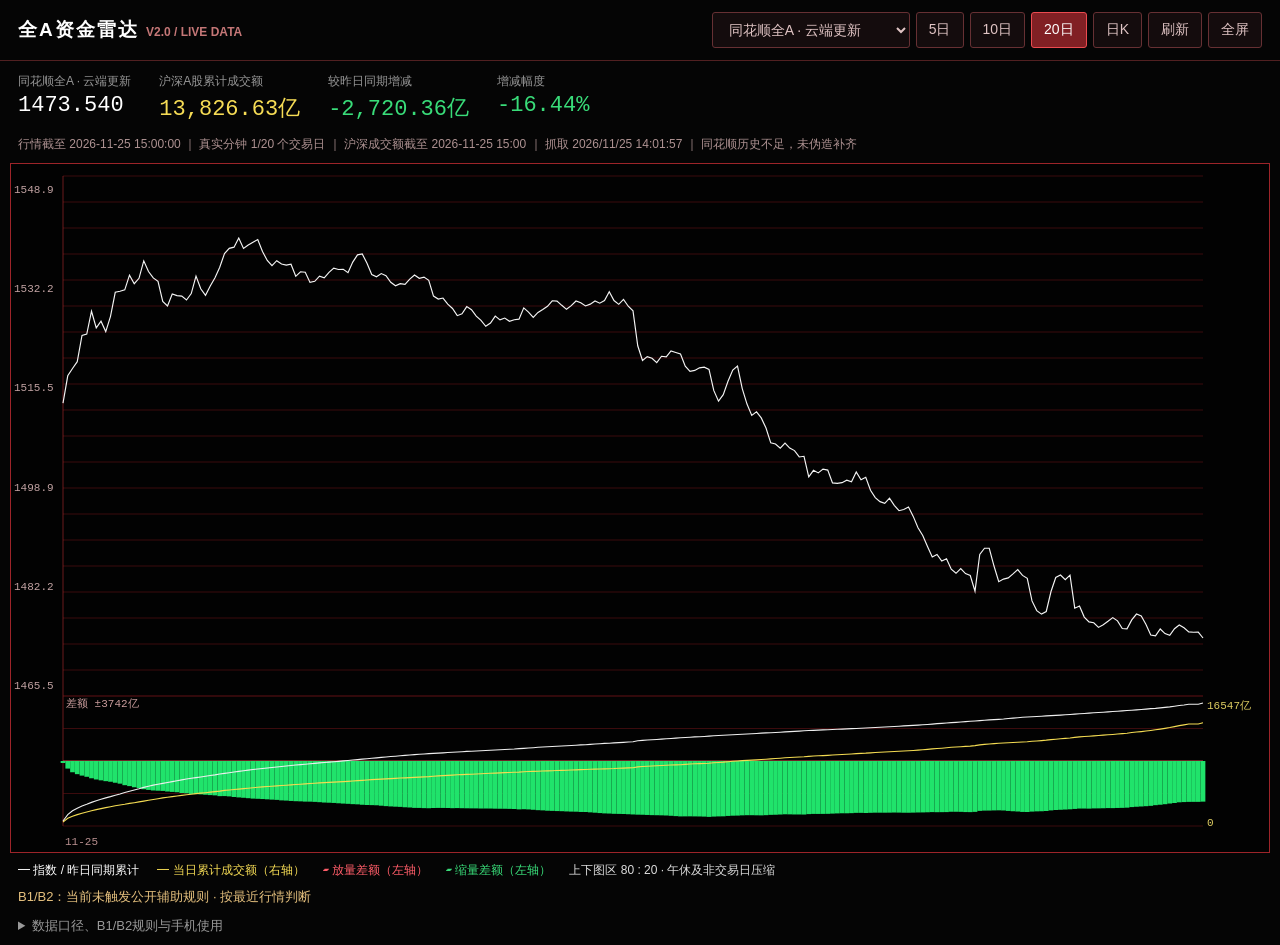
==== all-a-radar/index.html @ a3345739 "Publish All A Radar V2 web app and scheduled official quote updates" ====
<!doctype html><html lang="zh-CN"><head><meta charset="utf-8"><meta name="viewport" content="width=device-width,initial-scale=1,viewport-fit=cover"><meta name="theme-color" content="#050505"><meta name="apple-mobile-web-app-capable" content="yes"><meta name="apple-mobile-web-app-status-bar-style" content="black-translucent"><link rel="manifest" href="./manifest.webmanifest"><link rel="apple-touch-icon" href="./icon.png"><title>全A资金雷达 V2.0</title><style>
*{box-sizing:border-box}body{margin:0;background:#050505;color:#dedede;font:14px -apple-system,BlinkMacSystemFont,'Microsoft YaHei',sans-serif;padding:env(safe-area-inset-top) env(safe-area-inset-right) env(safe-area-inset-bottom) env(safe-area-inset-left)}header{padding:12px 18px;display:flex;align-items:center;justify-content:space-between;border-bottom:1px solid #512021;gap:12px;flex-wrap:wrap}h1{font-size:19px;margin:0;color:#fff;letter-spacing:2px}h1 small{font-size:12px;color:#c57777;letter-spacing:0}nav{display:flex;gap:6px;flex-wrap:wrap}button,select{border:1px solid #663033;background:#140c0d;color:#e0c4c4;padding:8px 12px;border-radius:3px;font:inherit;cursor:pointer}button.active{background:#812024;color:white;border-color:#ec4b50}button:disabled{opacity:.5}.metrics{display:flex;gap:28px;padding:12px 18px;flex-wrap:wrap}.metrics span{color:#969696;font-size:12px;display:block;margin-bottom:3px}.metrics strong{font:22px ui-monospace,Consolas,monospace;color:white}.red{color:#ff5d69!important}.green{color:#39dc79!important}.yellow{color:#f6dc55!important}#status{padding:0 18px 8px;font-size:12px;color:#ae9292;line-height:1.65}#chart{position:relative;height:calc(100dvh - 210px);min-height:440px;margin:0 10px;border:1px solid #9d2429}canvas{width:100%;height:100%;display:block;touch-action:pan-y}#tip{position:absolute;left:10px;top:10px;background:#190c0ded;border:1px solid #82363a;padding:8px;pointer-events:none;font:12px monospace;white-space:pre-line;display:none}.legend{display:flex;gap:18px;flex-wrap:wrap;padding:9px 18px;font-size:12px}details{margin:8px 18px;color:#999;line-height:1.8;font-size:13px}summary{cursor:pointer}a{color:#d9b4b4}#signal{padding:0 18px;color:#e6c17e;font-size:13px}@media(max-width:700px){header{padding:10px}h1{font-size:16px}nav{gap:4px}button,select{padding:7px 9px;font-size:13px}.metrics{padding:10px;gap:15px}.metrics strong{font-size:18px}#chart{margin:0 4px;height:calc(100dvh - 260px);min-height:390px}#status{padding:0 10px 8px}.legend{gap:9px;padding:8px 10px}}@media(orientation:landscape) and (max-height:600px){header{padding:5px 10px}.metrics{padding:4px 10px}.metrics strong{font-size:17px}#chart{height:calc(100dvh - 150px);min-height:220px}}
@media(max-width:700px){header nav{width:100%;min-width:0}.metrics{display:grid;grid-template-columns:repeat(2,minmax(0,1fr));gap:10px}#status{overflow-wrap:anywhere}body{overflow-x:hidden}}@media(orientation:landscape) and (max-height:600px){.metrics{display:flex}}
</style></head><body><header><h1>全A资金雷达 <small>V2.0 / LIVE DATA</small></h1><nav><select id="source" aria-label="指数据源"><option value="ths">同花顺全A · 云端更新</option><option value="csi">中证全指 · 初始历史快照</option></select><button data-n="5">5日</button><button data-n="10">10日</button><button class="active" data-n="20">20日</button><button id="mode">日K</button><button id="refresh">刷新</button><button id="full">全屏</button></nav></header><div class="metrics"><div><span id="indexName">指数</span><strong id="price">—</strong></div><div><span>沪深A股累计成交额</span><strong class="yellow" id="amount">—</strong></div><div><span>较昨日同期增减</span><strong id="delta">—</strong></div><div><span>增减幅度</span><strong id="pct">—</strong></div></div><div id="status">正在读取云端真实行情…</div><div id="chart"><canvas id="canvas"></canvas><div id="tip"></div></div><div class="legend"><span style="color:white">━ 指数 / 昨日同期累计</span><span class="yellow">━ 当日累计成交额（右轴）</span><span class="red">▰ 放量差额（左轴）</span><span class="green">▰ 缩量差额（左轴）</span><span>上下图区 80 : 20 · 午休及非交易日压缩</span></div><div id="signal"></div><details><summary>数据口径、B1/B2规则与手机使用</summary><p>价格：中证全指 SH.000985 来自富途 OpenD；同花顺全A 883957 来自同花顺官方行情域名，覆盖沪深京。两者编制不同，不可当作同一指数拼接。同花顺历史分时请求实测返回当日，因此仅显示已经抓取留存的真实日期；不足20日会明确提示。</p><p>成交额：初始历史来自OpenD，云端新增来自同花顺官方沪市A股指数 hs_1A0002 + 深证A指 hs_399107 的逐分钟成交额（人民币元），剔除13:00重复点，不再叠加创业板/科创板，不含B股和北交所。以相同交易日、相同分钟求和，以前一交易日同一分钟累计额作基线；分钟缺失后停止当日累计，避免把缺失当0。下方每一日均与其前一交易日比较；差额与累计线分别使用左右轴。</p><p>B1/B2 为本版公开辅助规则，尚未接入你原来的专有公式：B1=前一日收盘低于MA5、当日重新站上MA5且同期成交额增长；B2=最近5日曾有B1，当日收盘突破此前5日最高价且同期放量。未收盘时仅作盘中候选。无回测胜率，不构成买入指令。</p><p>云端版：GitHub Actions在北京时间工作日09:07至15:52每15分钟尝试抓取，同花顺官方分时源直接更新，电脑无需开机。GitHub调度可能延迟，网页显示行情截至时间和最近抓取时间。中证全指为本机导入的初始历史快照，不再自动更新；同花顺全A每日积累真实历史。不提供后台提醒。Safari打开HTTPS网址，共享→添加到主屏幕，支持不同Wi-Fi及蜂窝网络。</p><p><a href="https://q.10jqka.com.cn/thshy/detail/code/883957/" target="_blank">同花顺官方指数页</a> · <a href="https://openapi.futunn.com/futu-api-doc/quote/request-history-kline.html" target="_blank">富途分钟线字段说明</a></p></details><script>
let data=null,n=20,source='ths',daily=false,points=[],view=[],amountMap=new Map(),hover=-1;const $=s=>document.querySelector(s),cv=$('#canvas'),ctx=cv.getContext('2d');const money=x=>Number.isFinite(x)?(x/1e8).toLocaleString('zh-CN',{maximumFractionDigits:2})+'亿':'缺失';
function groups(rows){let g={};for(const r of rows||[])(g[r.t.slice(0,10)]??=[]).push(r);return g}
function buildAmounts(){amountMap.clear();let g=groups(data.amount),days=Object.keys(g).sort();for(let i=0;i<days.length;i++){let today=g[days[i]],prev=i?new Map(g[days[i-1]].map(r=>[r.t.slice(11,16),r])):new Map(),sum=0,old=0,valid=true;let times=today.map(r=>r.t.slice(11,16));let union=[...new Set([...times,...prev.keys()])].sort();let tm=new Map(today.map(r=>[r.t.slice(11,16),r]));for(const t of union){if(!tm.has(t)||!prev.has(t)){valid=false;if(!tm.has(t))continue;}sum+=tm.get(t).a;if(prev.has(t))old+=prev.get(t).a;amountMap.set(days[i]+' '+t,{a:sum,b:valid?old:null,d:valid?sum-old:null});}}}
function signals(rows){let notes=[];let b1=[];for(let i=5;i<rows.length;i++){const r=rows[i],p=rows[i-1],ma=rows.slice(i-4,i+1).reduce((s,x)=>s+x.c,0)/5,pm=rows.slice(i-5,i).reduce((s,x)=>s+x.c,0)/5;let ar=[...amountMap].filter(([t])=>t.startsWith(r.t.slice(0,10))).pop()?.[1],up=ar?.d>0;let one=p.c<pm&&r.c>=ma&&up;if(one)b1.push(i);let two=b1.some(j=>j<i&&i-j<=5)&&r.c>Math.max(...rows.slice(i-5,i).map(x=>x.h))&&up;if(i===rows.length-1)notes.push(two?'B2 候选：突破前5日高点并放量':one?'B1 候选：重新站上MA5并放量':'B1/B2：当前未触发公开辅助规则');}return notes.join('')||'B1/B2：有效日线不足';}
function update(){if(!data)return;buildAmounts();const all=data.series[source]||[],g=groups(all),days=Object.keys(g).sort().slice(-n);view=(daily?(data.daily[source]||[]).slice(-n):all.filter(r=>days.includes(r.t.slice(0,10))));points=view;const last=all.at(-1),a=[...amountMap].filter(([t])=>t.startsWith(last?.t.slice(0,10)||'!')).pop();$('#indexName').textContent=source==='csi'?'中证全指 · 历史快照':'同花顺全A · 云端更新';$('#price').textContent=last?last.c.toFixed(3):'缺失';$('#amount').textContent=money(a?.[1].a);let d=a?.[1].d;$('#delta').textContent=d==null?'同期数据缺失':(d>=0?'+':'')+money(d);$('#pct').textContent=d==null||!a[1].b?'—':(d>=0?'+':'')+(d/a[1].b*100).toFixed(2)+'%';for(let id of ['delta','pct'])$('#'+id).className=d>=0?'red':'green';$('#status').textContent=`${data.busy?'正在读取… · ':''}行情截至 ${last?.t||'尚未取得'} ｜ ${daily?'日K':`真实分钟 ${days.length}/${n} 个交易日`} ｜ 沪深成交额截至 ${a?.[0]||'缺失'} ｜ 抓取 ${data.updated?new Date(data.updated).toLocaleString('zh-CN',{hour12:false}):'等待中'}${data.errors?.length?' ｜ '+data.errors.join('；'):''}${source==='ths'&&days.length<n?' ｜ 同花顺历史不足，未伪造补齐':''}`;$('#signal').textContent=signals(data.daily[source]||[])+' · '+(last?.t.slice(0,10)===new Date().toLocaleDateString('sv-SE',{timeZone:'Asia/Shanghai'})&&new Date().getHours()<15?'盘中仅为候选':'按最近行情判断');$('#refresh').disabled=data.busy;draw();}
function draw(){const rect=cv.getBoundingClientRect(),w=rect.width,h=rect.height,dpr=devicePixelRatio||1;cv.width=w*dpr;cv.height=h*dpr;ctx.setTransform(dpr,0,0,dpr,0,0);ctx.fillStyle='#020202';ctx.fillRect(0,0,w,h);let L=52,R=w-66,T=12,B=h-26,split=T+(B-T)*.8,N=points.length;let x=i=>L+(R-L)*i/Math.max(1,N-1);ctx.font='11px monospace';ctx.lineWidth=.6;ctx.strokeStyle='#641215';for(let i=0;i<=20;i++){let y=T+(split-T)*i/20;ctx.beginPath();ctx.moveTo(L,y);ctx.lineTo(R,y);ctx.stroke()}let days=[...new Set(points.map(r=>r.t.slice(0,10)))];for(let day of days){let i=points.findIndex(r=>r.t.startsWith(day));ctx.strokeStyle='#b22c30';ctx.beginPath();ctx.moveTo(x(i),T);ctx.lineTo(x(i),B);ctx.stroke();ctx.fillStyle='#b99090';if(days.length<=10||days.indexOf(day)%2===0)ctx.fillText(day.slice(5),x(i)+2,h-7)}for(let i=0;i<=4;i++){let y=split+(B-split)*i/4;ctx.strokeStyle='#641215';ctx.beginPath();ctx.moveTo(L,y);ctx.lineTo(R,y);ctx.stroke()}
if(!N){ctx.fillStyle='#c59c9c';ctx.fillText('等待真实行情…',L+20,T+60);return}let lo=Math.min(...points.map(r=>daily?r.l:r.c)),hi=Math.max(...points.map(r=>daily?r.h:r.c)),pad=(hi-lo||hi*.01)*.12;lo-=pad;hi+=pad;let y=v=>split-10-(v-lo)/(hi-lo)*(split-T-24);ctx.fillStyle='#c2a3a3';for(let i=0;i<=5;i++){let v=lo+(hi-lo)*i/5;ctx.fillText(v.toFixed(1),3,y(v)+3)}if(daily){points.forEach((r,i)=>{ctx.strokeStyle=r.c>=r.o?'#ff6369':'#26dc78';ctx.fillStyle=ctx.strokeStyle;ctx.beginPath();ctx.moveTo(x(i),y(r.h));ctx.lineTo(x(i),y(r.l));ctx.stroke();let bw=Math.min(14,(R-L)/N*.55);ctx.fillRect(x(i)-bw/2,Math.min(y(r.o),y(r.c)),bw,Math.max(1,Math.abs(y(r.o)-y(r.c))))})}else{ctx.strokeStyle='#f4f4f4';ctx.lineWidth=1.15;ctx.beginPath();points.forEach((r,i)=>i?ctx.lineTo(x(i),y(r.c)):ctx.moveTo(x(i),y(r.c)));ctx.stroke()}
let ars=points.map(r=>{if(!daily)return amountMap.get(r.t.slice(0,16));let a=[...amountMap].filter(([t])=>t.startsWith(r.t.slice(0,10))).pop();return a?.[1]});let maxA=Math.max(1,...ars.map(a=>Math.max(a?.a||0,a?.b||0))),maxD=Math.max(1,...ars.map(a=>Math.abs(a?.d||0))),mid=split+(B-split)*.5;let yd=v=>mid-v/maxD*(B-split)*.43,ya=v=>B-3-v/maxA*(B-split-10);ctx.strokeStyle='#be4147';ctx.beginPath();ctx.moveTo(L,mid);ctx.lineTo(R,mid);ctx.stroke();ars.forEach((a,i)=>{if(a?.d==null)return;ctx.strokeStyle=a.d>=0?'#ff6571':'#20e36b';ctx.lineWidth=Math.max(1,(R-L)/N);ctx.beginPath();ctx.moveTo(x(i),mid);ctx.lineTo(x(i),yd(a.d));ctx.stroke()});for(let [key,color] of [['a','#f3db52'],['b','#eeeeee']]){ctx.strokeStyle=color;ctx.lineWidth=1.1;ctx.beginPath();let connected=false;ars.forEach((a,i)=>{if(a?.[key]==null){connected=false;return}if(!daily&&i&&points[i].t.slice(0,10)!==points[i-1].t.slice(0,10))connected=false;if(connected)ctx.lineTo(x(i),ya(a[key]));else ctx.moveTo(x(i),ya(a[key]));connected=true});ctx.stroke()}ctx.fillStyle='#c99c9c';ctx.fillText('差额 ±'+(maxD/1e8).toFixed(0)+'亿',L+3,split+11);ctx.fillStyle='#dfce62';ctx.fillText((maxA/1e8).toFixed(0)+'亿',R+4,split+13);ctx.fillText('0',R+4,B);if(hover>=0&&hover<N){ctx.strokeStyle='#967b7b';ctx.lineWidth=1;ctx.setLineDash([3,4]);ctx.beginPath();ctx.moveTo(x(hover),T);ctx.lineTo(x(hover),B);ctx.stroke();ctx.setLineDash([]);let a=ars[hover];$('#tip').style.display='block';$('#tip').textContent=points[hover].t+'\n指数 '+points[hover].c.toFixed(3)+'\n当日 '+money(a?.a)+' / 昨日 '+money(a?.b)+'\n差额 '+money(a?.d);}else $('#tip').style.display='none';}
async function load(){try{let r;try{r=await fetch('https://raw.githubusercontent.com/maxzhou1986-debug/Maxzzz/main/all-a-radar/snapshot.json.gz?t='+Date.now(),{cache:'no-store'});if(!r.ok)throw Error('HTTP '+r.status);}catch(e){r=await fetch('./snapshot.json.gz?t='+Date.now(),{cache:'no-store'});}if(!r.ok)throw Error('HTTP '+r.status);const stream=new Response(await r.arrayBuffer()).body.pipeThrough(new DecompressionStream('gzip'));data=await new Response(stream).json();update();}catch(e){$('#status').textContent='云端行情读取失败，保留已有图表：'+e.message;}}
+document.querySelectorAll('[data-n]').forEach(b=>b.onclick=()=>{n=+b.dataset.n;document.querySelectorAll('[data-n]').forEach(x=>x.classList.toggle('active',x===b));update()});$('#source').onchange=e=>{source=e.target.value;update()};$('#mode').onclick=()=>{daily=!daily;$('#mode').classList.toggle('active',daily);update()};$('#refresh').onclick=()=>load(true);$('#full').onclick=()=>{if(document.fullscreenElement)document.exitFullscreen();else if($('#chart').requestFullscreen)$('#chart').requestFullscreen();else alert('Safari可通过共享菜单添加到主屏幕。')};cv.onpointermove=e=>{hover=Math.max(0,Math.min(points.length-1,Math.round((e.clientX-cv.getBoundingClientRect().left-52)/(cv.clientWidth-118)*(points.length-1))));draw()};cv.onpointerleave=()=>{hover=-1;draw()};new ResizeObserver(draw).observe($('#chart'));load();setInterval(()=>load(),60000);
</script></body></html>
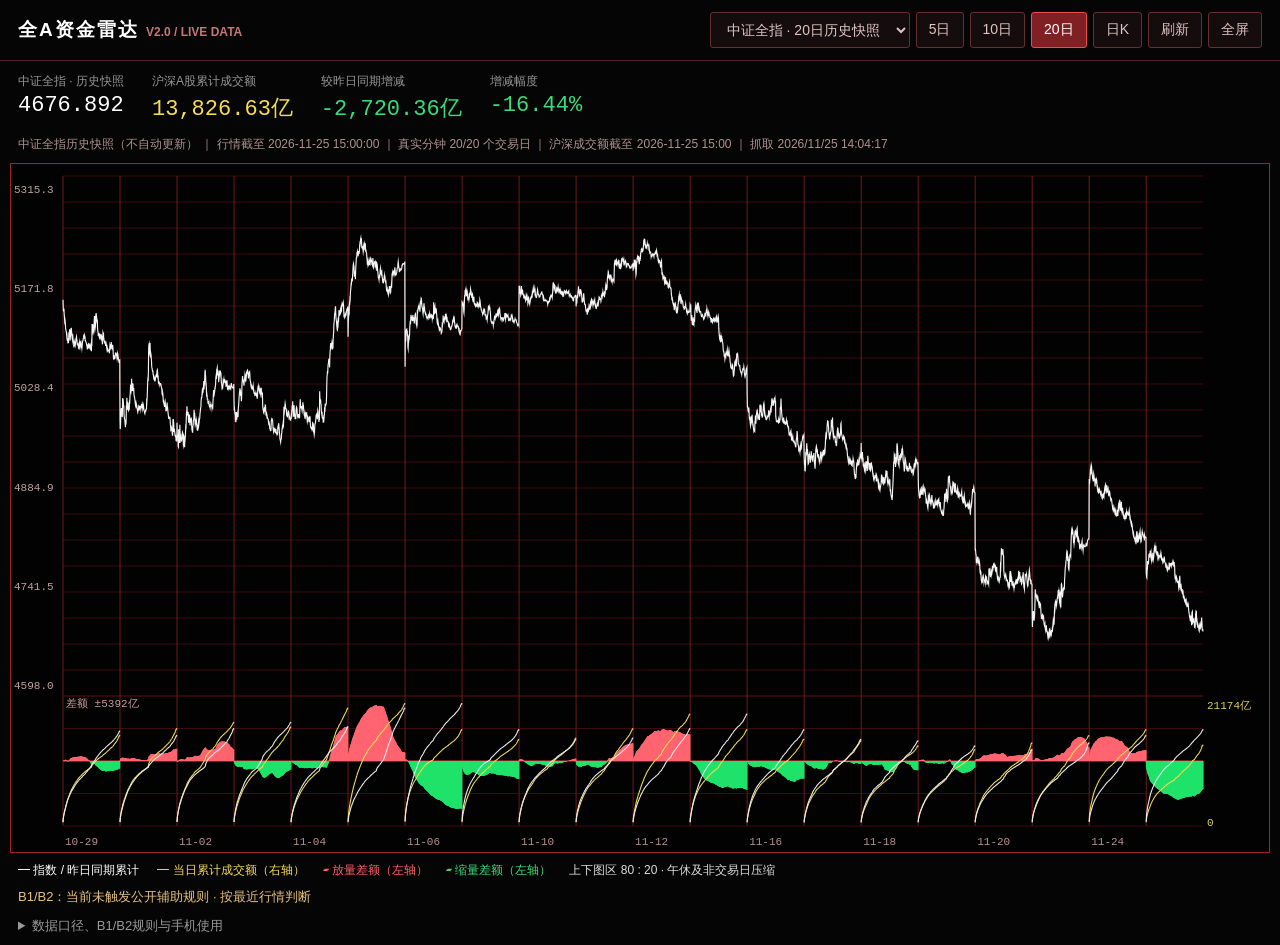
==== commit e3a74f66: "Restore original 20-day default view and distinguish live index from archived snapshot" ====
--- a/all-a-radar/index.html
+++ b/all-a-radar/index.html
@@ -1,12 +1,12 @@
 <!doctype html><html lang="zh-CN"><head><meta charset="utf-8"><meta name="viewport" content="width=device-width,initial-scale=1,viewport-fit=cover"><meta name="theme-color" content="#050505"><meta name="apple-mobile-web-app-capable" content="yes"><meta name="apple-mobile-web-app-status-bar-style" content="black-translucent"><link rel="manifest" href="./manifest.webmanifest"><link rel="apple-touch-icon" href="./icon.png"><title>全A资金雷达 V2.0</title><style>
 *{box-sizing:border-box}body{margin:0;background:#050505;color:#dedede;font:14px -apple-system,BlinkMacSystemFont,'Microsoft YaHei',sans-serif;padding:env(safe-area-inset-top) env(safe-area-inset-right) env(safe-area-inset-bottom) env(safe-area-inset-left)}header{padding:12px 18px;display:flex;align-items:center;justify-content:space-between;border-bottom:1px solid #512021;gap:12px;flex-wrap:wrap}h1{font-size:19px;margin:0;color:#fff;letter-spacing:2px}h1 small{font-size:12px;color:#c57777;letter-spacing:0}nav{display:flex;gap:6px;flex-wrap:wrap}button,select{border:1px solid #663033;background:#140c0d;color:#e0c4c4;padding:8px 12px;border-radius:3px;font:inherit;cursor:pointer}button.active{background:#812024;color:white;border-color:#ec4b50}button:disabled{opacity:.5}.metrics{display:flex;gap:28px;padding:12px 18px;flex-wrap:wrap}.metrics span{color:#969696;font-size:12px;display:block;margin-bottom:3px}.metrics strong{font:22px ui-monospace,Consolas,monospace;color:white}.red{color:#ff5d69!important}.green{color:#39dc79!important}.yellow{color:#f6dc55!important}#status{padding:0 18px 8px;font-size:12px;color:#ae9292;line-height:1.65}#chart{position:relative;height:calc(100dvh - 210px);min-height:440px;margin:0 10px;border:1px solid #9d2429}canvas{width:100%;height:100%;display:block;touch-action:pan-y}#tip{position:absolute;left:10px;top:10px;background:#190c0ded;border:1px solid #82363a;padding:8px;pointer-events:none;font:12px monospace;white-space:pre-line;display:none}.legend{display:flex;gap:18px;flex-wrap:wrap;padding:9px 18px;font-size:12px}details{margin:8px 18px;color:#999;line-height:1.8;font-size:13px}summary{cursor:pointer}a{color:#d9b4b4}#signal{padding:0 18px;color:#e6c17e;font-size:13px}@media(max-width:700px){header{padding:10px}h1{font-size:16px}nav{gap:4px}button,select{padding:7px 9px;font-size:13px}.metrics{padding:10px;gap:15px}.metrics strong{font-size:18px}#chart{margin:0 4px;height:calc(100dvh - 260px);min-height:390px}#status{padding:0 10px 8px}.legend{gap:9px;padding:8px 10px}}@media(orientation:landscape) and (max-height:600px){header{padding:5px 10px}.metrics{padding:4px 10px}.metrics strong{font-size:17px}#chart{height:calc(100dvh - 150px);min-height:220px}}
 @media(max-width:700px){header nav{width:100%;min-width:0}.metrics{display:grid;grid-template-columns:repeat(2,minmax(0,1fr));gap:10px}#status{overflow-wrap:anywhere}body{overflow-x:hidden}}@media(orientation:landscape) and (max-height:600px){.metrics{display:flex}}
-</style></head><body><header><h1>全A资金雷达 <small>V2.0 / LIVE DATA</small></h1><nav><select id="source" aria-label="指数据源"><option value="ths">同花顺全A · 云端更新</option><option value="csi">中证全指 · 初始历史快照</option></select><button data-n="5">5日</button><button data-n="10">10日</button><button class="active" data-n="20">20日</button><button id="mode">日K</button><button id="refresh">刷新</button><button id="full">全屏</button></nav></header><div class="metrics"><div><span id="indexName">指数</span><strong id="price">—</strong></div><div><span>沪深A股累计成交额</span><strong class="yellow" id="amount">—</strong></div><div><span>较昨日同期增减</span><strong id="delta">—</strong></div><div><span>增减幅度</span><strong id="pct">—</strong></div></div><div id="status">正在读取云端真实行情…</div><div id="chart"><canvas id="canvas"></canvas><div id="tip"></div></div><div class="legend"><span style="color:white">━ 指数 / 昨日同期累计</span><span class="yellow">━ 当日累计成交额（右轴）</span><span class="red">▰ 放量差额（左轴）</span><span class="green">▰ 缩量差额（左轴）</span><span>上下图区 80 : 20 · 午休及非交易日压缩</span></div><div id="signal"></div><details><summary>数据口径、B1/B2规则与手机使用</summary><p>价格：中证全指 SH.000985 来自富途 OpenD；同花顺全A 883957 来自同花顺官方行情域名，覆盖沪深京。两者编制不同，不可当作同一指数拼接。同花顺历史分时请求实测返回当日，因此仅显示已经抓取留存的真实日期；不足20日会明确提示。</p><p>成交额：初始历史来自OpenD，云端新增来自同花顺官方沪市A股指数 hs_1A0002 + 深证A指 hs_399107 的逐分钟成交额（人民币元），剔除13:00重复点，不再叠加创业板/科创板，不含B股和北交所。以相同交易日、相同分钟求和，以前一交易日同一分钟累计额作基线；分钟缺失后停止当日累计，避免把缺失当0。下方每一日均与其前一交易日比较；差额与累计线分别使用左右轴。</p><p>B1/B2 为本版公开辅助规则，尚未接入你原来的专有公式：B1=前一日收盘低于MA5、当日重新站上MA5且同期成交额增长；B2=最近5日曾有B1，当日收盘突破此前5日最高价且同期放量。未收盘时仅作盘中候选。无回测胜率，不构成买入指令。</p><p>云端版：GitHub Actions在北京时间工作日09:07至15:52每15分钟尝试抓取，同花顺官方分时源直接更新，电脑无需开机。GitHub调度可能延迟，网页显示行情截至时间和最近抓取时间。中证全指为本机导入的初始历史快照，不再自动更新；同花顺全A每日积累真实历史。不提供后台提醒。Safari打开HTTPS网址，共享→添加到主屏幕，支持不同Wi-Fi及蜂窝网络。</p><p><a href="https://q.10jqka.com.cn/thshy/detail/code/883957/" target="_blank">同花顺官方指数页</a> · <a href="https://openapi.futunn.com/futu-api-doc/quote/request-history-kline.html" target="_blank">富途分钟线字段说明</a></p></details><script>
-let data=null,n=20,source='ths',daily=false,points=[],view=[],amountMap=new Map(),hover=-1;const $=s=>document.querySelector(s),cv=$('#canvas'),ctx=cv.getContext('2d');const money=x=>Number.isFinite(x)?(x/1e8).toLocaleString('zh-CN',{maximumFractionDigits:2})+'亿':'缺失';
+</style></head><body><header><h1>全A资金雷达 <small>V2.0 / LIVE DATA</small></h1><nav><select id="source" aria-label="指数据源"><option value="csi">中证全指 · 20日历史快照</option><option value="ths">同花顺全A · 云端更新</option></select><button data-n="5">5日</button><button data-n="10">10日</button><button class="active" data-n="20">20日</button><button id="mode">日K</button><button id="refresh">刷新</button><button id="full">全屏</button></nav></header><div class="metrics"><div><span id="indexName">指数</span><strong id="price">—</strong></div><div><span>沪深A股累计成交额</span><strong class="yellow" id="amount">—</strong></div><div><span>较昨日同期增减</span><strong id="delta">—</strong></div><div><span>增减幅度</span><strong id="pct">—</strong></div></div><div id="status">正在读取云端真实行情…</div><div id="chart"><canvas id="canvas"></canvas><div id="tip"></div></div><div class="legend"><span style="color:white">━ 指数 / 昨日同期累计</span><span class="yellow">━ 当日累计成交额（右轴）</span><span class="red">▰ 放量差额（左轴）</span><span class="green">▰ 缩量差额（左轴）</span><span>上下图区 80 : 20 · 午休及非交易日压缩</span></div><div id="signal"></div><details><summary>数据口径、B1/B2规则与手机使用</summary><p>价格：中证全指 SH.000985 来自富途 OpenD；同花顺全A 883957 来自同花顺官方行情域名，覆盖沪深京。两者编制不同，不可当作同一指数拼接。同花顺历史分时请求实测返回当日，因此仅显示已经抓取留存的真实日期；不足20日会明确提示。</p><p>成交额：初始历史来自OpenD，云端新增来自同花顺官方沪市A股指数 hs_1A0002 + 深证A指 hs_399107 的逐分钟成交额（人民币元），剔除13:00重复点，不再叠加创业板/科创板，不含B股和北交所。以相同交易日、相同分钟求和，以前一交易日同一分钟累计额作基线；分钟缺失后停止当日累计，避免把缺失当0。下方每一日均与其前一交易日比较；差额与累计线分别使用左右轴。</p><p>B1/B2 为本版公开辅助规则，尚未接入你原来的专有公式：B1=前一日收盘低于MA5、当日重新站上MA5且同期成交额增长；B2=最近5日曾有B1，当日收盘突破此前5日最高价且同期放量。未收盘时仅作盘中候选。无回测胜率，不构成买入指令。</p><p>云端版：GitHub Actions在北京时间工作日09:07至15:52每15分钟尝试抓取，同花顺官方分时源直接更新，电脑无需开机。GitHub调度可能延迟，网页显示行情截至时间和最近抓取时间。两个指数不同，点位不可直接比较；成交额采用相同沪深A股口径。中证全指为本机导入的初始历史快照，不再自动更新；同花顺全A每日积累真实历史。不提供后台提醒。Safari打开HTTPS网址，共享→添加到主屏幕，支持不同Wi-Fi及蜂窝网络。</p><p><a href="https://q.10jqka.com.cn/thshy/detail/code/883957/" target="_blank">同花顺官方指数页</a> · <a href="https://openapi.futunn.com/futu-api-doc/quote/request-history-kline.html" target="_blank">富途分钟线字段说明</a></p></details><script>
+let data=null,n=20,source='csi',daily=false,points=[],view=[],amountMap=new Map(),hover=-1;const $=s=>document.querySelector(s),cv=$('#canvas'),ctx=cv.getContext('2d');const money=x=>Number.isFinite(x)?(x/1e8).toLocaleString('zh-CN',{maximumFractionDigits:2})+'亿':'缺失';
 function groups(rows){let g={};for(const r of rows||[])(g[r.t.slice(0,10)]??=[]).push(r);return g}
 function buildAmounts(){amountMap.clear();let g=groups(data.amount),days=Object.keys(g).sort();for(let i=0;i<days.length;i++){let today=g[days[i]],prev=i?new Map(g[days[i-1]].map(r=>[r.t.slice(11,16),r])):new Map(),sum=0,old=0,valid=true;let times=today.map(r=>r.t.slice(11,16));let union=[...new Set([...times,...prev.keys()])].sort();let tm=new Map(today.map(r=>[r.t.slice(11,16),r]));for(const t of union){if(!tm.has(t)||!prev.has(t)){valid=false;if(!tm.has(t))continue;}sum+=tm.get(t).a;if(prev.has(t))old+=prev.get(t).a;amountMap.set(days[i]+' '+t,{a:sum,b:valid?old:null,d:valid?sum-old:null});}}}
 function signals(rows){let notes=[];let b1=[];for(let i=5;i<rows.length;i++){const r=rows[i],p=rows[i-1],ma=rows.slice(i-4,i+1).reduce((s,x)=>s+x.c,0)/5,pm=rows.slice(i-5,i).reduce((s,x)=>s+x.c,0)/5;let ar=[...amountMap].filter(([t])=>t.startsWith(r.t.slice(0,10))).pop()?.[1],up=ar?.d>0;let one=p.c<pm&&r.c>=ma&&up;if(one)b1.push(i);let two=b1.some(j=>j<i&&i-j<=5)&&r.c>Math.max(...rows.slice(i-5,i).map(x=>x.h))&&up;if(i===rows.length-1)notes.push(two?'B2 候选：突破前5日高点并放量':one?'B1 候选：重新站上MA5并放量':'B1/B2：当前未触发公开辅助规则');}return notes.join('')||'B1/B2：有效日线不足';}
-function update(){if(!data)return;buildAmounts();const all=data.series[source]||[],g=groups(all),days=Object.keys(g).sort().slice(-n);view=(daily?(data.daily[source]||[]).slice(-n):all.filter(r=>days.includes(r.t.slice(0,10))));points=view;const last=all.at(-1),a=[...amountMap].filter(([t])=>t.startsWith(last?.t.slice(0,10)||'!')).pop();$('#indexName').textContent=source==='csi'?'中证全指 · 历史快照':'同花顺全A · 云端更新';$('#price').textContent=last?last.c.toFixed(3):'缺失';$('#amount').textContent=money(a?.[1].a);let d=a?.[1].d;$('#delta').textContent=d==null?'同期数据缺失':(d>=0?'+':'')+money(d);$('#pct').textContent=d==null||!a[1].b?'—':(d>=0?'+':'')+(d/a[1].b*100).toFixed(2)+'%';for(let id of ['delta','pct'])$('#'+id).className=d>=0?'red':'green';$('#status').textContent=`${data.busy?'正在读取… · ':''}行情截至 ${last?.t||'尚未取得'} ｜ ${daily?'日K':`真实分钟 ${days.length}/${n} 个交易日`} ｜ 沪深成交额截至 ${a?.[0]||'缺失'} ｜ 抓取 ${data.updated?new Date(data.updated).toLocaleString('zh-CN',{hour12:false}):'等待中'}${data.errors?.length?' ｜ '+data.errors.join('；'):''}${source==='ths'&&days.length<n?' ｜ 同花顺历史不足，未伪造补齐':''}`;$('#signal').textContent=signals(data.daily[source]||[])+' · '+(last?.t.slice(0,10)===new Date().toLocaleDateString('sv-SE',{timeZone:'Asia/Shanghai'})&&new Date().getHours()<15?'盘中仅为候选':'按最近行情判断');$('#refresh').disabled=data.busy;draw();}
+function update(){if(!data)return;buildAmounts();const all=data.series[source]||[],g=groups(all),days=Object.keys(g).sort().slice(-n);view=(daily?(data.daily[source]||[]).slice(-n):all.filter(r=>days.includes(r.t.slice(0,10))));points=view;const last=all.at(-1),a=[...amountMap].filter(([t])=>t.startsWith(last?.t.slice(0,10)||'!')).pop();$('#indexName').textContent=source==='csi'?'中证全指 · 历史快照':'同花顺全A · 云端更新';$('#price').textContent=last?last.c.toFixed(3):'缺失';$('#amount').textContent=money(a?.[1].a);let d=a?.[1].d;$('#delta').textContent=d==null?'同期数据缺失':(d>=0?'+':'')+money(d);$('#pct').textContent=d==null||!a[1].b?'—':(d>=0?'+':'')+(d/a[1].b*100).toFixed(2)+'%';for(let id of ['delta','pct'])$('#'+id).className=d>=0?'red':'green';$('#status').textContent=`${source==='csi'?'中证全指历史快照（不自动更新） ｜ ':'同花顺全A云端更新 ｜ '}${data.busy?'正在读取… · ':''}行情截至 ${last?.t||'尚未取得'} ｜ ${daily?'日K':`真实分钟 ${days.length}/${n} 个交易日`} ｜ 沪深成交额截至 ${a?.[0]||'缺失'} ｜ 抓取 ${data.updated?new Date(data.updated).toLocaleString('zh-CN',{hour12:false}):'等待中'}${data.errors?.length?' ｜ '+data.errors.join('；'):''}${source==='ths'&&days.length<n?' ｜ 同花顺历史不足，未伪造补齐':''}`;$('#signal').textContent=signals(data.daily[source]||[])+' · '+(last?.t.slice(0,10)===new Date().toLocaleDateString('sv-SE',{timeZone:'Asia/Shanghai'})&&new Date().getHours()<15?'盘中仅为候选':'按最近行情判断');$('#refresh').disabled=data.busy;draw();}
 function draw(){const rect=cv.getBoundingClientRect(),w=rect.width,h=rect.height,dpr=devicePixelRatio||1;cv.width=w*dpr;cv.height=h*dpr;ctx.setTransform(dpr,0,0,dpr,0,0);ctx.fillStyle='#020202';ctx.fillRect(0,0,w,h);let L=52,R=w-66,T=12,B=h-26,split=T+(B-T)*.8,N=points.length;let x=i=>L+(R-L)*i/Math.max(1,N-1);ctx.font='11px monospace';ctx.lineWidth=.6;ctx.strokeStyle='#641215';for(let i=0;i<=20;i++){let y=T+(split-T)*i/20;ctx.beginPath();ctx.moveTo(L,y);ctx.lineTo(R,y);ctx.stroke()}let days=[...new Set(points.map(r=>r.t.slice(0,10)))];for(let day of days){let i=points.findIndex(r=>r.t.startsWith(day));ctx.strokeStyle='#b22c30';ctx.beginPath();ctx.moveTo(x(i),T);ctx.lineTo(x(i),B);ctx.stroke();ctx.fillStyle='#b99090';if(days.length<=10||days.indexOf(day)%2===0)ctx.fillText(day.slice(5),x(i)+2,h-7)}for(let i=0;i<=4;i++){let y=split+(B-split)*i/4;ctx.strokeStyle='#641215';ctx.beginPath();ctx.moveTo(L,y);ctx.lineTo(R,y);ctx.stroke()}
 if(!N){ctx.fillStyle='#c59c9c';ctx.fillText('等待真实行情…',L+20,T+60);return}let lo=Math.min(...points.map(r=>daily?r.l:r.c)),hi=Math.max(...points.map(r=>daily?r.h:r.c)),pad=(hi-lo||hi*.01)*.12;lo-=pad;hi+=pad;let y=v=>split-10-(v-lo)/(hi-lo)*(split-T-24);ctx.fillStyle='#c2a3a3';for(let i=0;i<=5;i++){let v=lo+(hi-lo)*i/5;ctx.fillText(v.toFixed(1),3,y(v)+3)}if(daily){points.forEach((r,i)=>{ctx.strokeStyle=r.c>=r.o?'#ff6369':'#26dc78';ctx.fillStyle=ctx.strokeStyle;ctx.beginPath();ctx.moveTo(x(i),y(r.h));ctx.lineTo(x(i),y(r.l));ctx.stroke();let bw=Math.min(14,(R-L)/N*.55);ctx.fillRect(x(i)-bw/2,Math.min(y(r.o),y(r.c)),bw,Math.max(1,Math.abs(y(r.o)-y(r.c))))})}else{ctx.strokeStyle='#f4f4f4';ctx.lineWidth=1.15;ctx.beginPath();points.forEach((r,i)=>i?ctx.lineTo(x(i),y(r.c)):ctx.moveTo(x(i),y(r.c)));ctx.stroke()}
 let ars=points.map(r=>{if(!daily)return amountMap.get(r.t.slice(0,16));let a=[...amountMap].filter(([t])=>t.startsWith(r.t.slice(0,10))).pop();return a?.[1]});let maxA=Math.max(1,...ars.map(a=>Math.max(a?.a||0,a?.b||0))),maxD=Math.max(1,...ars.map(a=>Math.abs(a?.d||0))),mid=split+(B-split)*.5;let yd=v=>mid-v/maxD*(B-split)*.43,ya=v=>B-3-v/maxA*(B-split-10);ctx.strokeStyle='#be4147';ctx.beginPath();ctx.moveTo(L,mid);ctx.lineTo(R,mid);ctx.stroke();ars.forEach((a,i)=>{if(a?.d==null)return;ctx.strokeStyle=a.d>=0?'#ff6571':'#20e36b';ctx.lineWidth=Math.max(1,(R-L)/N);ctx.beginPath();ctx.moveTo(x(i),mid);ctx.lineTo(x(i),yd(a.d));ctx.stroke()});for(let [key,color] of [['a','#f3db52'],['b','#eeeeee']]){ctx.strokeStyle=color;ctx.lineWidth=1.1;ctx.beginPath();let connected=false;ars.forEach((a,i)=>{if(a?.[key]==null){connected=false;return}if(!daily&&i&&points[i].t.slice(0,10)!==points[i-1].t.slice(0,10))connected=false;if(connected)ctx.lineTo(x(i),ya(a[key]));else ctx.moveTo(x(i),ya(a[key]));connected=true});ctx.stroke()}ctx.fillStyle='#c99c9c';ctx.fillText('差额 ±'+(maxD/1e8).toFixed(0)+'亿',L+3,split+11);ctx.fillStyle='#dfce62';ctx.fillText((maxA/1e8).toFixed(0)+'亿',R+4,split+13);ctx.fillText('0',R+4,B);if(hover>=0&&hover<N){ctx.strokeStyle='#967b7b';ctx.lineWidth=1;ctx.setLineDash([3,4]);ctx.beginPath();ctx.moveTo(x(hover),T);ctx.lineTo(x(hover),B);ctx.stroke();ctx.setLineDash([]);let a=ars[hover];$('#tip').style.display='block';$('#tip').textContent=points[hover].t+'\n指数 '+points[hover].c.toFixed(3)+'\n当日 '+money(a?.a)+' / 昨日 '+money(a?.b)+'\n差额 '+money(a?.d);}else $('#tip').style.display='none';}
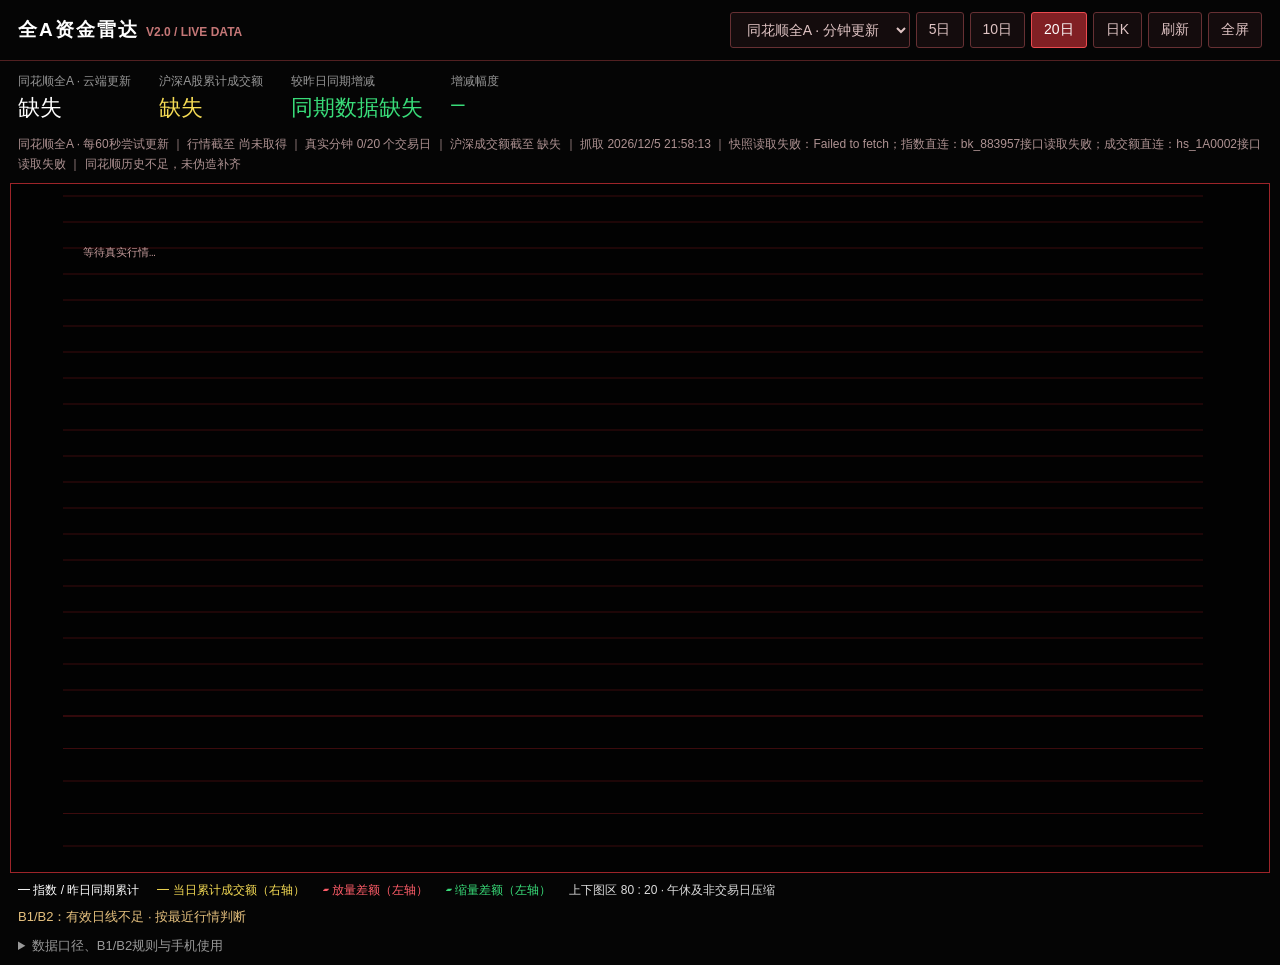
==== commit d0cb0168: "Refresh today's All A quotes and read official live feeds every minute in browser" ====
--- a/all-a-radar/index.html
+++ b/all-a-radar/index.html
@@ -1,15 +1,21 @@
 <!doctype html><html lang="zh-CN"><head><meta charset="utf-8"><meta name="viewport" content="width=device-width,initial-scale=1,viewport-fit=cover"><meta name="theme-color" content="#050505"><meta name="apple-mobile-web-app-capable" content="yes"><meta name="apple-mobile-web-app-status-bar-style" content="black-translucent"><link rel="manifest" href="./manifest.webmanifest"><link rel="apple-touch-icon" href="./icon.png"><title>全A资金雷达 V2.0</title><style>
 *{box-sizing:border-box}body{margin:0;background:#050505;color:#dedede;font:14px -apple-system,BlinkMacSystemFont,'Microsoft YaHei',sans-serif;padding:env(safe-area-inset-top) env(safe-area-inset-right) env(safe-area-inset-bottom) env(safe-area-inset-left)}header{padding:12px 18px;display:flex;align-items:center;justify-content:space-between;border-bottom:1px solid #512021;gap:12px;flex-wrap:wrap}h1{font-size:19px;margin:0;color:#fff;letter-spacing:2px}h1 small{font-size:12px;color:#c57777;letter-spacing:0}nav{display:flex;gap:6px;flex-wrap:wrap}button,select{border:1px solid #663033;background:#140c0d;color:#e0c4c4;padding:8px 12px;border-radius:3px;font:inherit;cursor:pointer}button.active{background:#812024;color:white;border-color:#ec4b50}button:disabled{opacity:.5}.metrics{display:flex;gap:28px;padding:12px 18px;flex-wrap:wrap}.metrics span{color:#969696;font-size:12px;display:block;margin-bottom:3px}.metrics strong{font:22px ui-monospace,Consolas,monospace;color:white}.red{color:#ff5d69!important}.green{color:#39dc79!important}.yellow{color:#f6dc55!important}#status{padding:0 18px 8px;font-size:12px;color:#ae9292;line-height:1.65}#chart{position:relative;height:calc(100dvh - 210px);min-height:440px;margin:0 10px;border:1px solid #9d2429}canvas{width:100%;height:100%;display:block;touch-action:pan-y}#tip{position:absolute;left:10px;top:10px;background:#190c0ded;border:1px solid #82363a;padding:8px;pointer-events:none;font:12px monospace;white-space:pre-line;display:none}.legend{display:flex;gap:18px;flex-wrap:wrap;padding:9px 18px;font-size:12px}details{margin:8px 18px;color:#999;line-height:1.8;font-size:13px}summary{cursor:pointer}a{color:#d9b4b4}#signal{padding:0 18px;color:#e6c17e;font-size:13px}@media(max-width:700px){header{padding:10px}h1{font-size:16px}nav{gap:4px}button,select{padding:7px 9px;font-size:13px}.metrics{padding:10px;gap:15px}.metrics strong{font-size:18px}#chart{margin:0 4px;height:calc(100dvh - 260px);min-height:390px}#status{padding:0 10px 8px}.legend{gap:9px;padding:8px 10px}}@media(orientation:landscape) and (max-height:600px){header{padding:5px 10px}.metrics{padding:4px 10px}.metrics strong{font-size:17px}#chart{height:calc(100dvh - 150px);min-height:220px}}
 @media(max-width:700px){header nav{width:100%;min-width:0}.metrics{display:grid;grid-template-columns:repeat(2,minmax(0,1fr));gap:10px}#status{overflow-wrap:anywhere}body{overflow-x:hidden}}@media(orientation:landscape) and (max-height:600px){.metrics{display:flex}}
-</style></head><body><header><h1>全A资金雷达 <small>V2.0 / LIVE DATA</small></h1><nav><select id="source" aria-label="指数据源"><option value="csi">中证全指 · 20日历史快照</option><option value="ths">同花顺全A · 云端更新</option></select><button data-n="5">5日</button><button data-n="10">10日</button><button class="active" data-n="20">20日</button><button id="mode">日K</button><button id="refresh">刷新</button><button id="full">全屏</button></nav></header><div class="metrics"><div><span id="indexName">指数</span><strong id="price">—</strong></div><div><span>沪深A股累计成交额</span><strong class="yellow" id="amount">—</strong></div><div><span>较昨日同期增减</span><strong id="delta">—</strong></div><div><span>增减幅度</span><strong id="pct">—</strong></div></div><div id="status">正在读取云端真实行情…</div><div id="chart"><canvas id="canvas"></canvas><div id="tip"></div></div><div class="legend"><span style="color:white">━ 指数 / 昨日同期累计</span><span class="yellow">━ 当日累计成交额（右轴）</span><span class="red">▰ 放量差额（左轴）</span><span class="green">▰ 缩量差额（左轴）</span><span>上下图区 80 : 20 · 午休及非交易日压缩</span></div><div id="signal"></div><details><summary>数据口径、B1/B2规则与手机使用</summary><p>价格：中证全指 SH.000985 来自富途 OpenD；同花顺全A 883957 来自同花顺官方行情域名，覆盖沪深京。两者编制不同，不可当作同一指数拼接。同花顺历史分时请求实测返回当日，因此仅显示已经抓取留存的真实日期；不足20日会明确提示。</p><p>成交额：初始历史来自OpenD，云端新增来自同花顺官方沪市A股指数 hs_1A0002 + 深证A指 hs_399107 的逐分钟成交额（人民币元），剔除13:00重复点，不再叠加创业板/科创板，不含B股和北交所。以相同交易日、相同分钟求和，以前一交易日同一分钟累计额作基线；分钟缺失后停止当日累计，避免把缺失当0。下方每一日均与其前一交易日比较；差额与累计线分别使用左右轴。</p><p>B1/B2 为本版公开辅助规则，尚未接入你原来的专有公式：B1=前一日收盘低于MA5、当日重新站上MA5且同期成交额增长；B2=最近5日曾有B1，当日收盘突破此前5日最高价且同期放量。未收盘时仅作盘中候选。无回测胜率，不构成买入指令。</p><p>云端版：GitHub Actions在北京时间工作日09:07至15:52每15分钟尝试抓取，同花顺官方分时源直接更新，电脑无需开机。GitHub调度可能延迟，网页显示行情截至时间和最近抓取时间。两个指数不同，点位不可直接比较；成交额采用相同沪深A股口径。中证全指为本机导入的初始历史快照，不再自动更新；同花顺全A每日积累真实历史。不提供后台提醒。Safari打开HTTPS网址，共享→添加到主屏幕，支持不同Wi-Fi及蜂窝网络。</p><p><a href="https://q.10jqka.com.cn/thshy/detail/code/883957/" target="_blank">同花顺官方指数页</a> · <a href="https://openapi.futunn.com/futu-api-doc/quote/request-history-kline.html" target="_blank">富途分钟线字段说明</a></p></details><script>
-let data=null,n=20,source='csi',daily=false,points=[],view=[],amountMap=new Map(),hover=-1;const $=s=>document.querySelector(s),cv=$('#canvas'),ctx=cv.getContext('2d');const money=x=>Number.isFinite(x)?(x/1e8).toLocaleString('zh-CN',{maximumFractionDigits:2})+'亿':'缺失';
+</style></head><body><header><h1>全A资金雷达 <small>V2.0 / LIVE DATA</small></h1><nav><select id="source" aria-label="指数据源"><option value="ths">同花顺全A · 分钟更新</option><option value="csi">中证全指 · 历史快照</option></select><button data-n="5">5日</button><button data-n="10">10日</button><button class="active" data-n="20">20日</button><button id="mode">日K</button><button id="refresh">刷新</button><button id="full">全屏</button></nav></header><div class="metrics"><div><span id="indexName">指数</span><strong id="price">—</strong></div><div><span>沪深A股累计成交额</span><strong class="yellow" id="amount">—</strong></div><div><span>较昨日同期增减</span><strong id="delta">—</strong></div><div><span>增减幅度</span><strong id="pct">—</strong></div></div><div id="status">正在读取云端真实行情…</div><div id="chart"><canvas id="canvas"></canvas><div id="tip"></div></div><div class="legend"><span style="color:white">━ 指数 / 昨日同期累计</span><span class="yellow">━ 当日累计成交额（右轴）</span><span class="red">▰ 放量差额（左轴）</span><span class="green">▰ 缩量差额（左轴）</span><span>上下图区 80 : 20 · 午休及非交易日压缩</span></div><div id="signal"></div><details><summary>数据口径、B1/B2规则与手机使用</summary><p>价格：中证全指 SH.000985 来自富途 OpenD；同花顺全A 883957 来自同花顺官方行情域名，覆盖沪深京。两者编制不同，不可当作同一指数拼接。同花顺历史分时请求实测返回当日，因此仅显示已经抓取留存的真实日期；不足20日会明确提示。</p><p>成交额：初始历史来自OpenD，云端新增来自同花顺官方沪市A股指数 hs_1A0002 + 深证A指 hs_399107 的逐分钟成交额（人民币元），剔除13:00重复点，不再叠加创业板/科创板，不含B股和北交所。以相同交易日、相同分钟求和，以前一交易日同一分钟累计额作基线；分钟缺失后停止当日累计，避免把缺失当0。下方每一日均与其前一交易日比较；差额与累计线分别使用左右轴。</p><p>B1/B2 为本版公开辅助规则，尚未接入你原来的专有公式：B1=前一日收盘低于MA5、当日重新站上MA5且同期成交额增长；B2=最近5日曾有B1，当日收盘突破此前5日最高价且同期放量。未收盘时仅作盘中候选。无回测胜率，不构成买入指令。</p><p>页面打开时每60秒直接读取同花顺官方分时，并在v6入口失败时尝试v4；不依赖GitHub定时任务才能显示当日行情。浏览器休眠或退到后台可能暂停。云端另配置工作日每5分钟尝试保存快照，同花顺官方分时源直接更新，电脑无需开机。直连或GitHub调度均可能失败或延迟，网页显示行情截至时间和最近抓取时间。两个指数不同，点位不可直接比较；成交额采用相同沪深A股口径。中证全指为本机导入的初始历史快照，不再自动更新；同花顺全A每日积累真实历史。不提供后台提醒。Safari打开HTTPS网址，共享→添加到主屏幕，支持不同Wi-Fi及蜂窝网络。</p><p><a href="https://q.10jqka.com.cn/thshy/detail/code/883957/" target="_blank">同花顺官方指数页</a> · <a href="https://openapi.futunn.com/futu-api-doc/quote/request-history-kline.html" target="_blank">富途分钟线字段说明</a></p></details><script>
+let data=null,n=20,source='ths',daily=false,points=[],view=[],amountMap=new Map(),hover=-1;const $=s=>document.querySelector(s),cv=$('#canvas'),ctx=cv.getContext('2d');const money=x=>Number.isFinite(x)?(x/1e8).toLocaleString('zh-CN',{maximumFractionDigits:2})+'亿':'缺失';
 function groups(rows){let g={};for(const r of rows||[])(g[r.t.slice(0,10)]??=[]).push(r);return g}
 function buildAmounts(){amountMap.clear();let g=groups(data.amount),days=Object.keys(g).sort();for(let i=0;i<days.length;i++){let today=g[days[i]],prev=i?new Map(g[days[i-1]].map(r=>[r.t.slice(11,16),r])):new Map(),sum=0,old=0,valid=true;let times=today.map(r=>r.t.slice(11,16));let union=[...new Set([...times,...prev.keys()])].sort();let tm=new Map(today.map(r=>[r.t.slice(11,16),r]));for(const t of union){if(!tm.has(t)||!prev.has(t)){valid=false;if(!tm.has(t))continue;}sum+=tm.get(t).a;if(prev.has(t))old+=prev.get(t).a;amountMap.set(days[i]+' '+t,{a:sum,b:valid?old:null,d:valid?sum-old:null});}}}
 function signals(rows){let notes=[];let b1=[];for(let i=5;i<rows.length;i++){const r=rows[i],p=rows[i-1],ma=rows.slice(i-4,i+1).reduce((s,x)=>s+x.c,0)/5,pm=rows.slice(i-5,i).reduce((s,x)=>s+x.c,0)/5;let ar=[...amountMap].filter(([t])=>t.startsWith(r.t.slice(0,10))).pop()?.[1],up=ar?.d>0;let one=p.c<pm&&r.c>=ma&&up;if(one)b1.push(i);let two=b1.some(j=>j<i&&i-j<=5)&&r.c>Math.max(...rows.slice(i-5,i).map(x=>x.h))&&up;if(i===rows.length-1)notes.push(two?'B2 候选：突破前5日高点并放量':one?'B1 候选：重新站上MA5并放量':'B1/B2：当前未触发公开辅助规则');}return notes.join('')||'B1/B2：有效日线不足';}
-function update(){if(!data)return;buildAmounts();const all=data.series[source]||[],g=groups(all),days=Object.keys(g).sort().slice(-n);view=(daily?(data.daily[source]||[]).slice(-n):all.filter(r=>days.includes(r.t.slice(0,10))));points=view;const last=all.at(-1),a=[...amountMap].filter(([t])=>t.startsWith(last?.t.slice(0,10)||'!')).pop();$('#indexName').textContent=source==='csi'?'中证全指 · 历史快照':'同花顺全A · 云端更新';$('#price').textContent=last?last.c.toFixed(3):'缺失';$('#amount').textContent=money(a?.[1].a);let d=a?.[1].d;$('#delta').textContent=d==null?'同期数据缺失':(d>=0?'+':'')+money(d);$('#pct').textContent=d==null||!a[1].b?'—':(d>=0?'+':'')+(d/a[1].b*100).toFixed(2)+'%';for(let id of ['delta','pct'])$('#'+id).className=d>=0?'red':'green';$('#status').textContent=`${source==='csi'?'中证全指历史快照（不自动更新） ｜ ':'同花顺全A云端更新 ｜ '}${data.busy?'正在读取… · ':''}行情截至 ${last?.t||'尚未取得'} ｜ ${daily?'日K':`真实分钟 ${days.length}/${n} 个交易日`} ｜ 沪深成交额截至 ${a?.[0]||'缺失'} ｜ 抓取 ${data.updated?new Date(data.updated).toLocaleString('zh-CN',{hour12:false}):'等待中'}${data.errors?.length?' ｜ '+data.errors.join('；'):''}${source==='ths'&&days.length<n?' ｜ 同花顺历史不足，未伪造补齐':''}`;$('#signal').textContent=signals(data.daily[source]||[])+' · '+(last?.t.slice(0,10)===new Date().toLocaleDateString('sv-SE',{timeZone:'Asia/Shanghai'})&&new Date().getHours()<15?'盘中仅为候选':'按最近行情判断');$('#refresh').disabled=data.busy;draw();}
+function update(){if(!data)return;buildAmounts();const all=data.series[source]||[],g=groups(all),days=Object.keys(g).sort().slice(-n);view=(daily?(data.daily[source]||[]).slice(-n):all.filter(r=>days.includes(r.t.slice(0,10))));points=view;const last=all.at(-1),a=[...amountMap].filter(([t])=>t.startsWith(last?.t.slice(0,10)||'!')).pop();$('#indexName').textContent=source==='csi'?'中证全指 · 历史快照':'同花顺全A · 云端更新';$('#price').textContent=last?last.c.toFixed(3):'缺失';$('#amount').textContent=money(a?.[1].a);let d=a?.[1].d;$('#delta').textContent=d==null?'同期数据缺失':(d>=0?'+':'')+money(d);$('#pct').textContent=d==null||!a[1].b?'—':(d>=0?'+':'')+(d/a[1].b*100).toFixed(2)+'%';for(let id of ['delta','pct'])$('#'+id).className=d>=0?'red':'green';$('#status').textContent=`${source==='csi'?'中证全指历史快照（不自动更新） ｜ ':'同花顺全A · 每60秒尝试更新 ｜ '}${data.busy?'正在读取… · ':''}行情截至 ${last?.t||'尚未取得'} ｜ ${daily?'日K':`真实分钟 ${days.length}/${n} 个交易日`} ｜ 沪深成交额截至 ${a?.[0]||'缺失'} ｜ 抓取 ${data.updated?new Date(data.updated).toLocaleString('zh-CN',{hour12:false}):'等待中'}${data.errors?.length?' ｜ '+data.errors.join('；'):''}${source==='ths'&&days.length<n?' ｜ 同花顺历史不足，未伪造补齐':''}`;$('#signal').textContent=signals(data.daily[source]||[])+' · '+(last?.t.slice(0,10)===new Date().toLocaleDateString('sv-SE',{timeZone:'Asia/Shanghai'})&&new Date().getHours()<15?'盘中仅为候选':'按最近行情判断');$('#refresh').disabled=data.busy;draw();}
 function draw(){const rect=cv.getBoundingClientRect(),w=rect.width,h=rect.height,dpr=devicePixelRatio||1;cv.width=w*dpr;cv.height=h*dpr;ctx.setTransform(dpr,0,0,dpr,0,0);ctx.fillStyle='#020202';ctx.fillRect(0,0,w,h);let L=52,R=w-66,T=12,B=h-26,split=T+(B-T)*.8,N=points.length;let x=i=>L+(R-L)*i/Math.max(1,N-1);ctx.font='11px monospace';ctx.lineWidth=.6;ctx.strokeStyle='#641215';for(let i=0;i<=20;i++){let y=T+(split-T)*i/20;ctx.beginPath();ctx.moveTo(L,y);ctx.lineTo(R,y);ctx.stroke()}let days=[...new Set(points.map(r=>r.t.slice(0,10)))];for(let day of days){let i=points.findIndex(r=>r.t.startsWith(day));ctx.strokeStyle='#b22c30';ctx.beginPath();ctx.moveTo(x(i),T);ctx.lineTo(x(i),B);ctx.stroke();ctx.fillStyle='#b99090';if(days.length<=10||days.indexOf(day)%2===0)ctx.fillText(day.slice(5),x(i)+2,h-7)}for(let i=0;i<=4;i++){let y=split+(B-split)*i/4;ctx.strokeStyle='#641215';ctx.beginPath();ctx.moveTo(L,y);ctx.lineTo(R,y);ctx.stroke()}
 if(!N){ctx.fillStyle='#c59c9c';ctx.fillText('等待真实行情…',L+20,T+60);return}let lo=Math.min(...points.map(r=>daily?r.l:r.c)),hi=Math.max(...points.map(r=>daily?r.h:r.c)),pad=(hi-lo||hi*.01)*.12;lo-=pad;hi+=pad;let y=v=>split-10-(v-lo)/(hi-lo)*(split-T-24);ctx.fillStyle='#c2a3a3';for(let i=0;i<=5;i++){let v=lo+(hi-lo)*i/5;ctx.fillText(v.toFixed(1),3,y(v)+3)}if(daily){points.forEach((r,i)=>{ctx.strokeStyle=r.c>=r.o?'#ff6369':'#26dc78';ctx.fillStyle=ctx.strokeStyle;ctx.beginPath();ctx.moveTo(x(i),y(r.h));ctx.lineTo(x(i),y(r.l));ctx.stroke();let bw=Math.min(14,(R-L)/N*.55);ctx.fillRect(x(i)-bw/2,Math.min(y(r.o),y(r.c)),bw,Math.max(1,Math.abs(y(r.o)-y(r.c))))})}else{ctx.strokeStyle='#f4f4f4';ctx.lineWidth=1.15;ctx.beginPath();points.forEach((r,i)=>i?ctx.lineTo(x(i),y(r.c)):ctx.moveTo(x(i),y(r.c)));ctx.stroke()}
 let ars=points.map(r=>{if(!daily)return amountMap.get(r.t.slice(0,16));let a=[...amountMap].filter(([t])=>t.startsWith(r.t.slice(0,10))).pop();return a?.[1]});let maxA=Math.max(1,...ars.map(a=>Math.max(a?.a||0,a?.b||0))),maxD=Math.max(1,...ars.map(a=>Math.abs(a?.d||0))),mid=split+(B-split)*.5;let yd=v=>mid-v/maxD*(B-split)*.43,ya=v=>B-3-v/maxA*(B-split-10);ctx.strokeStyle='#be4147';ctx.beginPath();ctx.moveTo(L,mid);ctx.lineTo(R,mid);ctx.stroke();ars.forEach((a,i)=>{if(a?.d==null)return;ctx.strokeStyle=a.d>=0?'#ff6571':'#20e36b';ctx.lineWidth=Math.max(1,(R-L)/N);ctx.beginPath();ctx.moveTo(x(i),mid);ctx.lineTo(x(i),yd(a.d));ctx.stroke()});for(let [key,color] of [['a','#f3db52'],['b','#eeeeee']]){ctx.strokeStyle=color;ctx.lineWidth=1.1;ctx.beginPath();let connected=false;ars.forEach((a,i)=>{if(a?.[key]==null){connected=false;return}if(!daily&&i&&points[i].t.slice(0,10)!==points[i-1].t.slice(0,10))connected=false;if(connected)ctx.lineTo(x(i),ya(a[key]));else ctx.moveTo(x(i),ya(a[key]));connected=true});ctx.stroke()}ctx.fillStyle='#c99c9c';ctx.fillText('差额 ±'+(maxD/1e8).toFixed(0)+'亿',L+3,split+11);ctx.fillStyle='#dfce62';ctx.fillText((maxA/1e8).toFixed(0)+'亿',R+4,split+13);ctx.fillText('0',R+4,B);if(hover>=0&&hover<N){ctx.strokeStyle='#967b7b';ctx.lineWidth=1;ctx.setLineDash([3,4]);ctx.beginPath();ctx.moveTo(x(hover),T);ctx.lineTo(x(hover),B);ctx.stroke();ctx.setLineDash([]);let a=ars[hover];$('#tip').style.display='block';$('#tip').textContent=points[hover].t+'\n指数 '+points[hover].c.toFixed(3)+'\n当日 '+money(a?.a)+' / 昨日 '+money(a?.b)+'\n差额 '+money(a?.d);}else $('#tip').style.display='none';}
-async function load(){try{let r;try{r=await fetch('https://raw.githubusercontent.com/maxzhou1986-debug/Maxzzz/main/all-a-radar/snapshot.json.gz?t='+Date.now(),{cache:'no-store'});if(!r.ok)throw Error('HTTP '+r.status);}catch(e){r=await fetch('./snapshot.json.gz?t='+Date.now(),{cache:'no-store'});}if(!r.ok)throw Error('HTTP '+r.status);const stream=new Response(await r.arrayBuffer()).body.pipeThrough(new DecompressionStream('gzip'));data=await new Response(stream).json();update();}catch(e){$('#status').textContent='云端行情读取失败，保留已有图表：'+e.message;}}
-+document.querySelectorAll('[data-n]').forEach(b=>b.onclick=()=>{n=+b.dataset.n;document.querySelectorAll('[data-n]').forEach(x=>x.classList.toggle('active',x===b));update()});$('#source').onchange=e=>{source=e.target.value;update()};$('#mode').onclick=()=>{daily=!daily;$('#mode').classList.toggle('active',daily);update()};$('#refresh').onclick=()=>load(true);$('#full').onclick=()=>{if(document.fullscreenElement)document.exitFullscreen();else if($('#chart').requestFullscreen)$('#chart').requestFullscreen();else alert('Safari可通过共享菜单添加到主屏幕。')};cv.onpointermove=e=>{hover=Math.max(0,Math.min(points.length-1,Math.round((e.clientX-cv.getBoundingClientRect().left-52)/(cv.clientWidth-118)*(points.length-1))));draw()};cv.onpointerleave=()=>{hover=-1;draw()};new ResizeObserver(draw).observe($('#chart'));load();setInterval(()=>load(),60000);
+let loading=false;
+function liveFeed(code,version='v6'){return new Promise((resolve,reject)=>{const cb='quotebridge_'+version+'_time_'+code+'_last',s=document.createElement('script');let timer;function clean(){clearTimeout(timer);s.remove();delete window[cb];}window[cb]=d=>{clean();resolve(d[code]);};s.onerror=()=>{clean();reject(Error(code+'接口读取失败'));};timer=setTimeout(()=>{clean();reject(Error(code+'读取超时'));},8000);s.referrerPolicy='no-referrer';s.src='https://d.10jqka.com.cn/'+version+'/time/'+code+'/last.js?t='+Date.now();document.head.appendChild(s);});}
+async function officialFeed(code){try{return await liveFeed(code);}catch(e){return liveFeed(code,'v4');}}
+function parseLive(d,name){if(!d||!d.name.normalize('NFKC').includes(name)||!/^\d{8}$/.test(d.date))throw Error('官方行情标识不匹配');const date=d.date.slice(0,4)+'-'+d.date.slice(4,6)+'-'+d.date.slice(6);const rows=[];for(const s of d.data.split(';')){const a=s.split(',');if(a.length<3||!a[1]||!a[2]||!(/^\d{4}$/.test(a[0]))||!((a[0]>='0930'&&a[0]<='1130')||(a[0]>='1301'&&a[0]<='1500')))continue;const c=Number(a[1]),v=Number(a[2]);if(Number.isFinite(c)&&c>0&&Number.isFinite(v)&&v>=0)rows.push({t:date+' '+a[0].slice(0,2)+':'+a[0].slice(2)+':00',c,a:v});}if(!rows.length)throw Error('官方接口无有效分时');return rows;}
+function mergeLive(old,rows){const map=new Map((old||[]).map(r=>[r.t,r]));rows.forEach(r=>map.set(r.t,r));const keys=[...map.keys()].sort(),days=[...new Set(keys.map(t=>t.slice(0,10)))].slice(-40);return keys.filter(t=>days.includes(t.slice(0,10))).map(t=>map.get(t));}
+async function load(){if(loading)return;loading=true;let errs=[];try{try{let r=await fetch('https://raw.githubusercontent.com/maxzhou1986-debug/Maxzzz/main/all-a-radar/snapshot.json.gz?t='+Date.now(),{cache:'no-store'});if(!r.ok)throw Error('云端快照HTTP '+r.status);const stream=new Response(await r.arrayBuffer()).body.pipeThrough(new DecompressionStream('gzip'));data=await new Response(stream).json();}catch(e){errs.push('快照读取失败：'+e.message);if(!data)data={series:{ths:[],csi:[]},daily:{ths:[],csi:[]},amount:[],errors:[]};}update();await Promise.allSettled([(async()=>{try{const rows=parseLive(await officialFeed('bk_883957'),'同花顺全A');data.series.ths=mergeLive(data.series.ths,rows);}catch(e){errs.push('指数直连：'+e.message);}})(),(async()=>{try{const [sd,zd]=await Promise.all([officialFeed('hs_1A0002'),officialFeed('hs_399107')]),sh=parseLive(sd,'A股指数'),sz=parseLive(zd,'深证A指');if(sh.at(-1).t.slice(0,10)!==sz.at(-1).t.slice(0,10))throw Error('沪深日期不一致');const right=new Map(sz.map(r=>[r.t,r]));const rows=sh.filter(r=>right.has(r.t)).map(r=>({t:r.t,a:r.a+right.get(r.t).a}));if(!rows.length)throw Error('沪深无共同分钟');data.amount=mergeLive(data.amount,rows);}catch(e){errs.push('成交额直连：'+e.message);}})()]);data.errors=errs;data.busy=false;data.updated=new Date().toISOString();data.browserLive=true;update();}finally{loading=false;}}
+
+document.querySelectorAll('[data-n]').forEach(b=>b.onclick=()=>{n=+b.dataset.n;document.querySelectorAll('[data-n]').forEach(x=>x.classList.toggle('active',x===b));update()});$('#source').onchange=e=>{source=e.target.value;update()};$('#mode').onclick=()=>{daily=!daily;$('#mode').classList.toggle('active',daily);update()};$('#refresh').onclick=()=>load(true);$('#full').onclick=()=>{if(document.fullscreenElement)document.exitFullscreen();else if($('#chart').requestFullscreen)$('#chart').requestFullscreen();else alert('Safari可通过共享菜单添加到主屏幕。')};cv.onpointermove=e=>{hover=Math.max(0,Math.min(points.length-1,Math.round((e.clientX-cv.getBoundingClientRect().left-52)/(cv.clientWidth-118)*(points.length-1))));draw()};cv.onpointerleave=()=>{hover=-1;draw()};new ResizeObserver(draw).observe($('#chart'));load();setInterval(()=>load(),60000);
 </script></body></html>
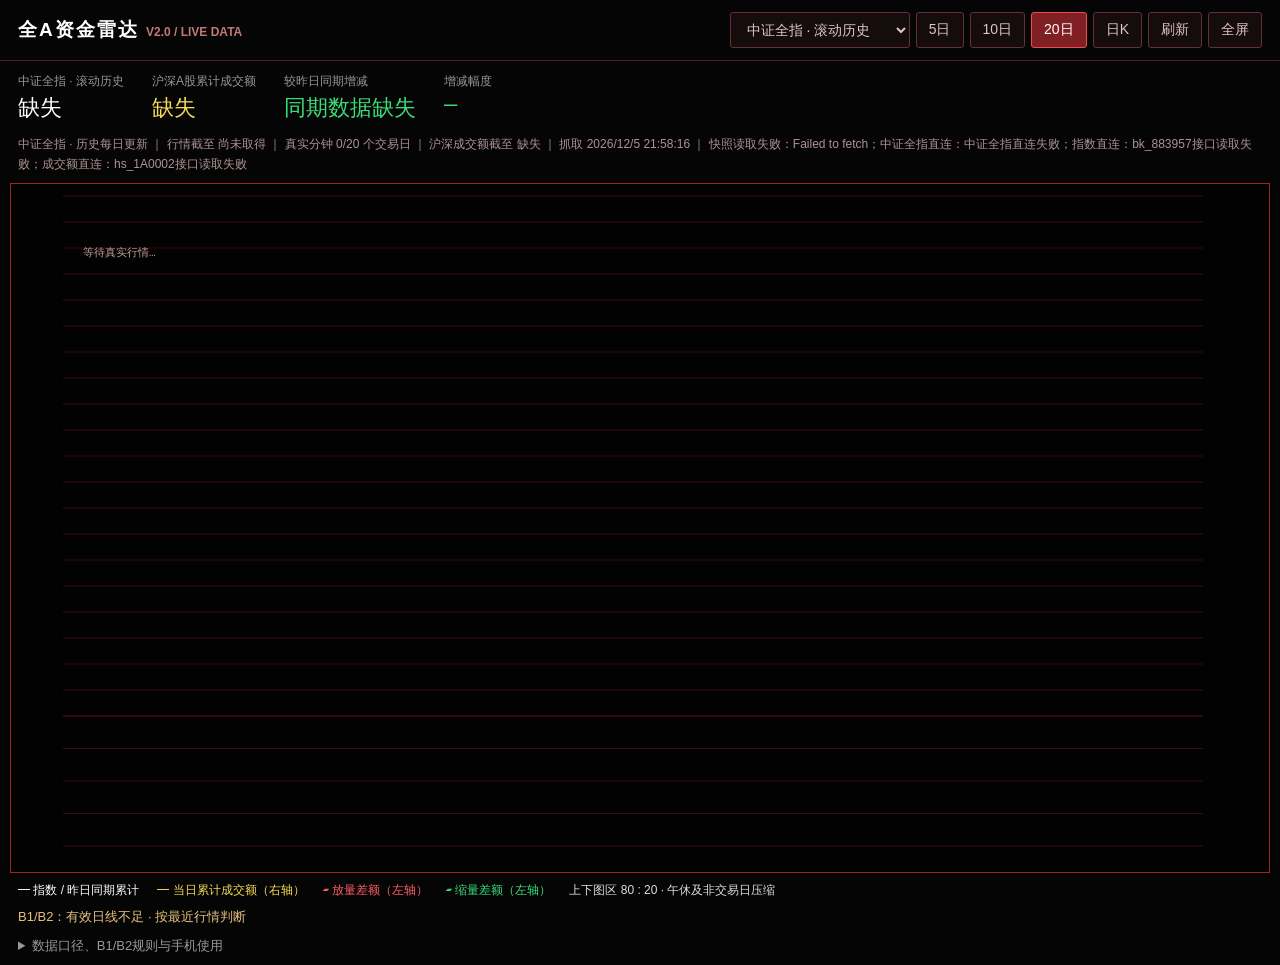
==== commit fb8e4952: "Update CSI All Share rolling history daily and append today's authentic minute and daily data" ====
--- a/all-a-radar/index.html
+++ b/all-a-radar/index.html
@@ -1,12 +1,12 @@
 <!doctype html><html lang="zh-CN"><head><meta charset="utf-8"><meta name="viewport" content="width=device-width,initial-scale=1,viewport-fit=cover"><meta name="theme-color" content="#050505"><meta name="apple-mobile-web-app-capable" content="yes"><meta name="apple-mobile-web-app-status-bar-style" content="black-translucent"><link rel="manifest" href="./manifest.webmanifest"><link rel="apple-touch-icon" href="./icon.png"><title>全A资金雷达 V2.0</title><style>
 *{box-sizing:border-box}body{margin:0;background:#050505;color:#dedede;font:14px -apple-system,BlinkMacSystemFont,'Microsoft YaHei',sans-serif;padding:env(safe-area-inset-top) env(safe-area-inset-right) env(safe-area-inset-bottom) env(safe-area-inset-left)}header{padding:12px 18px;display:flex;align-items:center;justify-content:space-between;border-bottom:1px solid #512021;gap:12px;flex-wrap:wrap}h1{font-size:19px;margin:0;color:#fff;letter-spacing:2px}h1 small{font-size:12px;color:#c57777;letter-spacing:0}nav{display:flex;gap:6px;flex-wrap:wrap}button,select{border:1px solid #663033;background:#140c0d;color:#e0c4c4;padding:8px 12px;border-radius:3px;font:inherit;cursor:pointer}button.active{background:#812024;color:white;border-color:#ec4b50}button:disabled{opacity:.5}.metrics{display:flex;gap:28px;padding:12px 18px;flex-wrap:wrap}.metrics span{color:#969696;font-size:12px;display:block;margin-bottom:3px}.metrics strong{font:22px ui-monospace,Consolas,monospace;color:white}.red{color:#ff5d69!important}.green{color:#39dc79!important}.yellow{color:#f6dc55!important}#status{padding:0 18px 8px;font-size:12px;color:#ae9292;line-height:1.65}#chart{position:relative;height:calc(100dvh - 210px);min-height:440px;margin:0 10px;border:1px solid #9d2429}canvas{width:100%;height:100%;display:block;touch-action:pan-y}#tip{position:absolute;left:10px;top:10px;background:#190c0ded;border:1px solid #82363a;padding:8px;pointer-events:none;font:12px monospace;white-space:pre-line;display:none}.legend{display:flex;gap:18px;flex-wrap:wrap;padding:9px 18px;font-size:12px}details{margin:8px 18px;color:#999;line-height:1.8;font-size:13px}summary{cursor:pointer}a{color:#d9b4b4}#signal{padding:0 18px;color:#e6c17e;font-size:13px}@media(max-width:700px){header{padding:10px}h1{font-size:16px}nav{gap:4px}button,select{padding:7px 9px;font-size:13px}.metrics{padding:10px;gap:15px}.metrics strong{font-size:18px}#chart{margin:0 4px;height:calc(100dvh - 260px);min-height:390px}#status{padding:0 10px 8px}.legend{gap:9px;padding:8px 10px}}@media(orientation:landscape) and (max-height:600px){header{padding:5px 10px}.metrics{padding:4px 10px}.metrics strong{font-size:17px}#chart{height:calc(100dvh - 150px);min-height:220px}}
 @media(max-width:700px){header nav{width:100%;min-width:0}.metrics{display:grid;grid-template-columns:repeat(2,minmax(0,1fr));gap:10px}#status{overflow-wrap:anywhere}body{overflow-x:hidden}}@media(orientation:landscape) and (max-height:600px){.metrics{display:flex}}
-</style></head><body><header><h1>全A资金雷达 <small>V2.0 / LIVE DATA</small></h1><nav><select id="source" aria-label="指数据源"><option value="ths">同花顺全A · 分钟更新</option><option value="csi">中证全指 · 历史快照</option></select><button data-n="5">5日</button><button data-n="10">10日</button><button class="active" data-n="20">20日</button><button id="mode">日K</button><button id="refresh">刷新</button><button id="full">全屏</button></nav></header><div class="metrics"><div><span id="indexName">指数</span><strong id="price">—</strong></div><div><span>沪深A股累计成交额</span><strong class="yellow" id="amount">—</strong></div><div><span>较昨日同期增减</span><strong id="delta">—</strong></div><div><span>增减幅度</span><strong id="pct">—</strong></div></div><div id="status">正在读取云端真实行情…</div><div id="chart"><canvas id="canvas"></canvas><div id="tip"></div></div><div class="legend"><span style="color:white">━ 指数 / 昨日同期累计</span><span class="yellow">━ 当日累计成交额（右轴）</span><span class="red">▰ 放量差额（左轴）</span><span class="green">▰ 缩量差额（左轴）</span><span>上下图区 80 : 20 · 午休及非交易日压缩</span></div><div id="signal"></div><details><summary>数据口径、B1/B2规则与手机使用</summary><p>价格：中证全指 SH.000985 来自富途 OpenD；同花顺全A 883957 来自同花顺官方行情域名，覆盖沪深京。两者编制不同，不可当作同一指数拼接。同花顺历史分时请求实测返回当日，因此仅显示已经抓取留存的真实日期；不足20日会明确提示。</p><p>成交额：初始历史来自OpenD，云端新增来自同花顺官方沪市A股指数 hs_1A0002 + 深证A指 hs_399107 的逐分钟成交额（人民币元），剔除13:00重复点，不再叠加创业板/科创板，不含B股和北交所。以相同交易日、相同分钟求和，以前一交易日同一分钟累计额作基线；分钟缺失后停止当日累计，避免把缺失当0。下方每一日均与其前一交易日比较；差额与累计线分别使用左右轴。</p><p>B1/B2 为本版公开辅助规则，尚未接入你原来的专有公式：B1=前一日收盘低于MA5、当日重新站上MA5且同期成交额增长；B2=最近5日曾有B1，当日收盘突破此前5日最高价且同期放量。未收盘时仅作盘中候选。无回测胜率，不构成买入指令。</p><p>页面打开时每60秒直接读取同花顺官方分时，并在v6入口失败时尝试v4；不依赖GitHub定时任务才能显示当日行情。浏览器休眠或退到后台可能暂停。云端另配置工作日每5分钟尝试保存快照，同花顺官方分时源直接更新，电脑无需开机。直连或GitHub调度均可能失败或延迟，网页显示行情截至时间和最近抓取时间。两个指数不同，点位不可直接比较；成交额采用相同沪深A股口径。中证全指为本机导入的初始历史快照，不再自动更新；同花顺全A每日积累真实历史。不提供后台提醒。Safari打开HTTPS网址，共享→添加到主屏幕，支持不同Wi-Fi及蜂窝网络。</p><p><a href="https://q.10jqka.com.cn/thshy/detail/code/883957/" target="_blank">同花顺官方指数页</a> · <a href="https://openapi.futunn.com/futu-api-doc/quote/request-history-kline.html" target="_blank">富途分钟线字段说明</a></p></details><script>
-let data=null,n=20,source='ths',daily=false,points=[],view=[],amountMap=new Map(),hover=-1;const $=s=>document.querySelector(s),cv=$('#canvas'),ctx=cv.getContext('2d');const money=x=>Number.isFinite(x)?(x/1e8).toLocaleString('zh-CN',{maximumFractionDigits:2})+'亿':'缺失';
+</style></head><body><header><h1>全A资金雷达 <small>V2.0 / LIVE DATA</small></h1><nav><select id="source" aria-label="指数据源"><option value="csi">中证全指 · 滚动历史</option><option value="ths">同花顺全A · 分钟更新</option></select><button data-n="5">5日</button><button data-n="10">10日</button><button class="active" data-n="20">20日</button><button id="mode">日K</button><button id="refresh">刷新</button><button id="full">全屏</button></nav></header><div class="metrics"><div><span id="indexName">指数</span><strong id="price">—</strong></div><div><span>沪深A股累计成交额</span><strong class="yellow" id="amount">—</strong></div><div><span>较昨日同期增减</span><strong id="delta">—</strong></div><div><span>增减幅度</span><strong id="pct">—</strong></div></div><div id="status">正在读取云端真实行情…</div><div id="chart"><canvas id="canvas"></canvas><div id="tip"></div></div><div class="legend"><span style="color:white">━ 指数 / 昨日同期累计</span><span class="yellow">━ 当日累计成交额（右轴）</span><span class="red">▰ 放量差额（左轴）</span><span class="green">▰ 缩量差额（左轴）</span><span>上下图区 80 : 20 · 午休及非交易日压缩</span></div><div id="signal"></div><details><summary>数据口径、B1/B2规则与手机使用</summary><p>价格：中证全指000985初始历史来自富途OpenD，新增及近5日由东方财富同一指数分钟线覆盖，日K采用腾讯行情原始OHLC；同花顺全A 883957 来自同花顺官方行情域名，覆盖沪深京。两者编制不同，不可当作同一指数拼接。同花顺历史分时请求实测返回当日，因此仅显示已经抓取留存的真实日期；不足20日会明确提示。</p><p>成交额：初始历史来自OpenD，云端新增来自同花顺官方沪市A股指数 hs_1A0002 + 深证A指 hs_399107 的逐分钟成交额（人民币元），剔除13:00重复点，不再叠加创业板/科创板，不含B股和北交所。以相同交易日、相同分钟求和，以前一交易日同一分钟累计额作基线；分钟缺失后停止当日累计，避免把缺失当0。下方每一日均与其前一交易日比较；差额与累计线分别使用左右轴。</p><p>B1/B2 为本版公开辅助规则，尚未接入你原来的专有公式：B1=前一日收盘低于MA5、当日重新站上MA5且同期成交额增长；B2=最近5日曾有B1，当日收盘突破此前5日最高价且同期放量。未收盘时仅作盘中候选。无回测胜率，不构成买入指令。</p><p>页面打开时每60秒直接读取同花顺官方分时，并在v6入口失败时尝试v4；不依赖GitHub定时任务才能显示当日行情。浏览器休眠或退到后台可能暂停。云端另配置工作日每5分钟尝试保存快照，同花顺官方分时源直接更新，电脑无需开机。直连或GitHub调度均可能失败或延迟，网页显示行情截至时间和最近抓取时间。两个指数不同，点位不可直接比较；成交额采用相同沪深A股口径。中证全指历史由云端每天合并新增真实分钟线，保留连续历史；日K同步更新；同花顺全A每日积累真实历史。不提供后台提醒。Safari打开HTTPS网址，共享→添加到主屏幕，支持不同Wi-Fi及蜂窝网络。</p><p><a href="https://q.10jqka.com.cn/thshy/detail/code/883957/" target="_blank">同花顺官方指数页</a> · <a href="https://openapi.futunn.com/futu-api-doc/quote/request-history-kline.html" target="_blank">富途分钟线字段说明</a></p></details><script>
+let data=null,n=20,source='csi',daily=false,points=[],view=[],amountMap=new Map(),hover=-1;const $=s=>document.querySelector(s),cv=$('#canvas'),ctx=cv.getContext('2d');const money=x=>Number.isFinite(x)?(x/1e8).toLocaleString('zh-CN',{maximumFractionDigits:2})+'亿':'缺失';
 function groups(rows){let g={};for(const r of rows||[])(g[r.t.slice(0,10)]??=[]).push(r);return g}
 function buildAmounts(){amountMap.clear();let g=groups(data.amount),days=Object.keys(g).sort();for(let i=0;i<days.length;i++){let today=g[days[i]],prev=i?new Map(g[days[i-1]].map(r=>[r.t.slice(11,16),r])):new Map(),sum=0,old=0,valid=true;let times=today.map(r=>r.t.slice(11,16));let union=[...new Set([...times,...prev.keys()])].sort();let tm=new Map(today.map(r=>[r.t.slice(11,16),r]));for(const t of union){if(!tm.has(t)||!prev.has(t)){valid=false;if(!tm.has(t))continue;}sum+=tm.get(t).a;if(prev.has(t))old+=prev.get(t).a;amountMap.set(days[i]+' '+t,{a:sum,b:valid?old:null,d:valid?sum-old:null});}}}
 function signals(rows){let notes=[];let b1=[];for(let i=5;i<rows.length;i++){const r=rows[i],p=rows[i-1],ma=rows.slice(i-4,i+1).reduce((s,x)=>s+x.c,0)/5,pm=rows.slice(i-5,i).reduce((s,x)=>s+x.c,0)/5;let ar=[...amountMap].filter(([t])=>t.startsWith(r.t.slice(0,10))).pop()?.[1],up=ar?.d>0;let one=p.c<pm&&r.c>=ma&&up;if(one)b1.push(i);let two=b1.some(j=>j<i&&i-j<=5)&&r.c>Math.max(...rows.slice(i-5,i).map(x=>x.h))&&up;if(i===rows.length-1)notes.push(two?'B2 候选：突破前5日高点并放量':one?'B1 候选：重新站上MA5并放量':'B1/B2：当前未触发公开辅助规则');}return notes.join('')||'B1/B2：有效日线不足';}
-function update(){if(!data)return;buildAmounts();const all=data.series[source]||[],g=groups(all),days=Object.keys(g).sort().slice(-n);view=(daily?(data.daily[source]||[]).slice(-n):all.filter(r=>days.includes(r.t.slice(0,10))));points=view;const last=all.at(-1),a=[...amountMap].filter(([t])=>t.startsWith(last?.t.slice(0,10)||'!')).pop();$('#indexName').textContent=source==='csi'?'中证全指 · 历史快照':'同花顺全A · 云端更新';$('#price').textContent=last?last.c.toFixed(3):'缺失';$('#amount').textContent=money(a?.[1].a);let d=a?.[1].d;$('#delta').textContent=d==null?'同期数据缺失':(d>=0?'+':'')+money(d);$('#pct').textContent=d==null||!a[1].b?'—':(d>=0?'+':'')+(d/a[1].b*100).toFixed(2)+'%';for(let id of ['delta','pct'])$('#'+id).className=d>=0?'red':'green';$('#status').textContent=`${source==='csi'?'中证全指历史快照（不自动更新） ｜ ':'同花顺全A · 每60秒尝试更新 ｜ '}${data.busy?'正在读取… · ':''}行情截至 ${last?.t||'尚未取得'} ｜ ${daily?'日K':`真实分钟 ${days.length}/${n} 个交易日`} ｜ 沪深成交额截至 ${a?.[0]||'缺失'} ｜ 抓取 ${data.updated?new Date(data.updated).toLocaleString('zh-CN',{hour12:false}):'等待中'}${data.errors?.length?' ｜ '+data.errors.join('；'):''}${source==='ths'&&days.length<n?' ｜ 同花顺历史不足，未伪造补齐':''}`;$('#signal').textContent=signals(data.daily[source]||[])+' · '+(last?.t.slice(0,10)===new Date().toLocaleDateString('sv-SE',{timeZone:'Asia/Shanghai'})&&new Date().getHours()<15?'盘中仅为候选':'按最近行情判断');$('#refresh').disabled=data.busy;draw();}
+function update(){if(!data)return;buildAmounts();const all=data.series[source]||[],g=groups(all),days=Object.keys(g).sort().slice(-n);view=(daily?(data.daily[source]||[]).slice(-n):all.filter(r=>days.includes(r.t.slice(0,10))));points=view;const last=all.at(-1),a=[...amountMap].filter(([t])=>t.startsWith(last?.t.slice(0,10)||'!')).pop();$('#indexName').textContent=source==='csi'?'中证全指 · 滚动历史':'同花顺全A · 云端更新';$('#price').textContent=last?last.c.toFixed(3):'缺失';$('#amount').textContent=money(a?.[1].a);let d=a?.[1].d;$('#delta').textContent=d==null?'同期数据缺失':(d>=0?'+':'')+money(d);$('#pct').textContent=d==null||!a[1].b?'—':(d>=0?'+':'')+(d/a[1].b*100).toFixed(2)+'%';for(let id of ['delta','pct'])$('#'+id).className=d>=0?'red':'green';$('#status').textContent=`${source==='csi'?'中证全指 · 历史每日更新 ｜ ':'同花顺全A · 每60秒尝试更新 ｜ '}${data.busy?'正在读取… · ':''}行情截至 ${last?.t||'尚未取得'} ｜ ${daily?'日K':`真实分钟 ${days.length}/${n} 个交易日`} ｜ 沪深成交额截至 ${a?.[0]||'缺失'} ｜ 抓取 ${data.updated?new Date(data.updated).toLocaleString('zh-CN',{hour12:false}):'等待中'}${data.errors?.length?' ｜ '+data.errors.join('；'):''}${source==='ths'&&days.length<n?' ｜ 同花顺历史不足，未伪造补齐':''}`;$('#signal').textContent=signals(data.daily[source]||[])+' · '+(last?.t.slice(0,10)===new Date().toLocaleDateString('sv-SE',{timeZone:'Asia/Shanghai'})&&new Date().getHours()<15?'盘中仅为候选':'按最近行情判断');$('#refresh').disabled=data.busy;draw();}
 function draw(){const rect=cv.getBoundingClientRect(),w=rect.width,h=rect.height,dpr=devicePixelRatio||1;cv.width=w*dpr;cv.height=h*dpr;ctx.setTransform(dpr,0,0,dpr,0,0);ctx.fillStyle='#020202';ctx.fillRect(0,0,w,h);let L=52,R=w-66,T=12,B=h-26,split=T+(B-T)*.8,N=points.length;let x=i=>L+(R-L)*i/Math.max(1,N-1);ctx.font='11px monospace';ctx.lineWidth=.6;ctx.strokeStyle='#641215';for(let i=0;i<=20;i++){let y=T+(split-T)*i/20;ctx.beginPath();ctx.moveTo(L,y);ctx.lineTo(R,y);ctx.stroke()}let days=[...new Set(points.map(r=>r.t.slice(0,10)))];for(let day of days){let i=points.findIndex(r=>r.t.startsWith(day));ctx.strokeStyle='#b22c30';ctx.beginPath();ctx.moveTo(x(i),T);ctx.lineTo(x(i),B);ctx.stroke();ctx.fillStyle='#b99090';if(days.length<=10||days.indexOf(day)%2===0)ctx.fillText(day.slice(5),x(i)+2,h-7)}for(let i=0;i<=4;i++){let y=split+(B-split)*i/4;ctx.strokeStyle='#641215';ctx.beginPath();ctx.moveTo(L,y);ctx.lineTo(R,y);ctx.stroke()}
 if(!N){ctx.fillStyle='#c59c9c';ctx.fillText('等待真实行情…',L+20,T+60);return}let lo=Math.min(...points.map(r=>daily?r.l:r.c)),hi=Math.max(...points.map(r=>daily?r.h:r.c)),pad=(hi-lo||hi*.01)*.12;lo-=pad;hi+=pad;let y=v=>split-10-(v-lo)/(hi-lo)*(split-T-24);ctx.fillStyle='#c2a3a3';for(let i=0;i<=5;i++){let v=lo+(hi-lo)*i/5;ctx.fillText(v.toFixed(1),3,y(v)+3)}if(daily){points.forEach((r,i)=>{ctx.strokeStyle=r.c>=r.o?'#ff6369':'#26dc78';ctx.fillStyle=ctx.strokeStyle;ctx.beginPath();ctx.moveTo(x(i),y(r.h));ctx.lineTo(x(i),y(r.l));ctx.stroke();let bw=Math.min(14,(R-L)/N*.55);ctx.fillRect(x(i)-bw/2,Math.min(y(r.o),y(r.c)),bw,Math.max(1,Math.abs(y(r.o)-y(r.c))))})}else{ctx.strokeStyle='#f4f4f4';ctx.lineWidth=1.15;ctx.beginPath();points.forEach((r,i)=>i?ctx.lineTo(x(i),y(r.c)):ctx.moveTo(x(i),y(r.c)));ctx.stroke()}
 let ars=points.map(r=>{if(!daily)return amountMap.get(r.t.slice(0,16));let a=[...amountMap].filter(([t])=>t.startsWith(r.t.slice(0,10))).pop();return a?.[1]});let maxA=Math.max(1,...ars.map(a=>Math.max(a?.a||0,a?.b||0))),maxD=Math.max(1,...ars.map(a=>Math.abs(a?.d||0))),mid=split+(B-split)*.5;let yd=v=>mid-v/maxD*(B-split)*.43,ya=v=>B-3-v/maxA*(B-split-10);ctx.strokeStyle='#be4147';ctx.beginPath();ctx.moveTo(L,mid);ctx.lineTo(R,mid);ctx.stroke();ars.forEach((a,i)=>{if(a?.d==null)return;ctx.strokeStyle=a.d>=0?'#ff6571':'#20e36b';ctx.lineWidth=Math.max(1,(R-L)/N);ctx.beginPath();ctx.moveTo(x(i),mid);ctx.lineTo(x(i),yd(a.d));ctx.stroke()});for(let [key,color] of [['a','#f3db52'],['b','#eeeeee']]){ctx.strokeStyle=color;ctx.lineWidth=1.1;ctx.beginPath();let connected=false;ars.forEach((a,i)=>{if(a?.[key]==null){connected=false;return}if(!daily&&i&&points[i].t.slice(0,10)!==points[i-1].t.slice(0,10))connected=false;if(connected)ctx.lineTo(x(i),ya(a[key]));else ctx.moveTo(x(i),ya(a[key]));connected=true});ctx.stroke()}ctx.fillStyle='#c99c9c';ctx.fillText('差额 ±'+(maxD/1e8).toFixed(0)+'亿',L+3,split+11);ctx.fillStyle='#dfce62';ctx.fillText((maxA/1e8).toFixed(0)+'亿',R+4,split+13);ctx.fillText('0',R+4,B);if(hover>=0&&hover<N){ctx.strokeStyle='#967b7b';ctx.lineWidth=1;ctx.setLineDash([3,4]);ctx.beginPath();ctx.moveTo(x(hover),T);ctx.lineTo(x(hover),B);ctx.stroke();ctx.setLineDash([]);let a=ars[hover];$('#tip').style.display='block';$('#tip').textContent=points[hover].t+'\n指数 '+points[hover].c.toFixed(3)+'\n当日 '+money(a?.a)+' / 昨日 '+money(a?.b)+'\n差额 '+money(a?.d);}else $('#tip').style.display='none';}
@@ -15,7 +15,8 @@
 async function officialFeed(code){try{return await liveFeed(code);}catch(e){return liveFeed(code,'v4');}}
 function parseLive(d,name){if(!d||!d.name.normalize('NFKC').includes(name)||!/^\d{8}$/.test(d.date))throw Error('官方行情标识不匹配');const date=d.date.slice(0,4)+'-'+d.date.slice(4,6)+'-'+d.date.slice(6);const rows=[];for(const s of d.data.split(';')){const a=s.split(',');if(a.length<3||!a[1]||!a[2]||!(/^\d{4}$/.test(a[0]))||!((a[0]>='0930'&&a[0]<='1130')||(a[0]>='1301'&&a[0]<='1500')))continue;const c=Number(a[1]),v=Number(a[2]);if(Number.isFinite(c)&&c>0&&Number.isFinite(v)&&v>=0)rows.push({t:date+' '+a[0].slice(0,2)+':'+a[0].slice(2)+':00',c,a:v});}if(!rows.length)throw Error('官方接口无有效分时');return rows;}
 function mergeLive(old,rows){const map=new Map((old||[]).map(r=>[r.t,r]));rows.forEach(r=>map.set(r.t,r));const keys=[...map.keys()].sort(),days=[...new Set(keys.map(t=>t.slice(0,10)))].slice(-40);return keys.filter(t=>days.includes(t.slice(0,10))).map(t=>map.get(t));}
-async function load(){if(loading)return;loading=true;let errs=[];try{try{let r=await fetch('https://raw.githubusercontent.com/maxzhou1986-debug/Maxzzz/main/all-a-radar/snapshot.json.gz?t='+Date.now(),{cache:'no-store'});if(!r.ok)throw Error('云端快照HTTP '+r.status);const stream=new Response(await r.arrayBuffer()).body.pipeThrough(new DecompressionStream('gzip'));data=await new Response(stream).json();}catch(e){errs.push('快照读取失败：'+e.message);if(!data)data={series:{ths:[],csi:[]},daily:{ths:[],csi:[]},amount:[],errors:[]};}update();await Promise.allSettled([(async()=>{try{const rows=parseLive(await officialFeed('bk_883957'),'同花顺全A');data.series.ths=mergeLive(data.series.ths,rows);}catch(e){errs.push('指数直连：'+e.message);}})(),(async()=>{try{const [sd,zd]=await Promise.all([officialFeed('hs_1A0002'),officialFeed('hs_399107')]),sh=parseLive(sd,'A股指数'),sz=parseLive(zd,'深证A指');if(sh.at(-1).t.slice(0,10)!==sz.at(-1).t.slice(0,10))throw Error('沪深日期不一致');const right=new Map(sz.map(r=>[r.t,r]));const rows=sh.filter(r=>right.has(r.t)).map(r=>({t:r.t,a:r.a+right.get(r.t).a}));if(!rows.length)throw Error('沪深无共同分钟');data.amount=mergeLive(data.amount,rows);}catch(e){errs.push('成交额直连：'+e.message);}})()]);data.errors=errs;data.busy=false;data.updated=new Date().toISOString();data.browserLive=true;update();}finally{loading=false;}}
+function csiFeed(){return new Promise((resolve,reject)=>{const cb='allARadarCSI'+Date.now(),s=document.createElement('script');let timer;function clean(){clearTimeout(timer);s.remove();delete window[cb];}window[cb]=d=>{clean();try{const v=d.data;if(v.code!=='000985'||v.name!=='中证全指')throw Error('指数标识不匹配');const rows=v.trends.map(s=>{const a=s.split(',');return {t:a[0]+':00',c:Number(a[2])};}).filter(r=>Number.isFinite(r.c)&&r.c>0);if(!rows.length)throw Error('无有效分钟数据');resolve(rows);}catch(e){reject(e);}};s.onerror=()=>{clean();reject(Error('中证全指直连失败'));};timer=setTimeout(()=>{clean();reject(Error('中证全指直连超时'));},10000);s.src='https://push2his.eastmoney.com/api/qt/stock/trends2/get?cb='+cb+'&secid=1.000985&fields1=f1,f2,f3,f4,f5,f6,f7,f8,f9,f10,f11&fields2=f51,f52,f53,f54,f55,f56,f57,f58&ndays=5&iscr=0&_='+Date.now();document.head.appendChild(s);});}
+async function load(){if(loading)return;loading=true;let errs=[];try{try{let r=await fetch('https://raw.githubusercontent.com/maxzhou1986-debug/Maxzzz/main/all-a-radar/snapshot.json.gz?t='+Date.now(),{cache:'no-store'});if(!r.ok)throw Error('云端快照HTTP '+r.status);const stream=new Response(await r.arrayBuffer()).body.pipeThrough(new DecompressionStream('gzip'));data=await new Response(stream).json();}catch(e){errs.push('快照读取失败：'+e.message);if(!data)data={series:{ths:[],csi:[]},daily:{ths:[],csi:[]},amount:[],errors:[]};}update();await Promise.allSettled([(async()=>{try{data.series.csi=mergeLive(data.series.csi,await csiFeed());}catch(e){errs.push('中证全指直连：'+e.message);}})(),(async()=>{try{const rows=parseLive(await officialFeed('bk_883957'),'同花顺全A');data.series.ths=mergeLive(data.series.ths,rows);}catch(e){errs.push('指数直连：'+e.message);}})(),(async()=>{try{const [sd,zd]=await Promise.all([officialFeed('hs_1A0002'),officialFeed('hs_399107')]),sh=parseLive(sd,'A股指数'),sz=parseLive(zd,'深证A指');if(sh.at(-1).t.slice(0,10)!==sz.at(-1).t.slice(0,10))throw Error('沪深日期不一致');const right=new Map(sz.map(r=>[r.t,r]));const rows=sh.filter(r=>right.has(r.t)).map(r=>({t:r.t,a:r.a+right.get(r.t).a}));if(!rows.length)throw Error('沪深无共同分钟');data.amount=mergeLive(data.amount,rows);}catch(e){errs.push('成交额直连：'+e.message);}})()]);data.errors=errs;data.busy=false;data.updated=new Date().toISOString();data.browserLive=true;update();}finally{loading=false;}}
 
 document.querySelectorAll('[data-n]').forEach(b=>b.onclick=()=>{n=+b.dataset.n;document.querySelectorAll('[data-n]').forEach(x=>x.classList.toggle('active',x===b));update()});$('#source').onchange=e=>{source=e.target.value;update()};$('#mode').onclick=()=>{daily=!daily;$('#mode').classList.toggle('active',daily);update()};$('#refresh').onclick=()=>load(true);$('#full').onclick=()=>{if(document.fullscreenElement)document.exitFullscreen();else if($('#chart').requestFullscreen)$('#chart').requestFullscreen();else alert('Safari可通过共享菜单添加到主屏幕。')};cv.onpointermove=e=>{hover=Math.max(0,Math.min(points.length-1,Math.round((e.clientX-cv.getBoundingClientRect().left-52)/(cv.clientWidth-118)*(points.length-1))));draw()};cv.onpointerleave=()=>{hover=-1;draw()};new ResizeObserver(draw).observe($('#chart'));load();setInterval(()=>load(),60000);
 </script></body></html>
